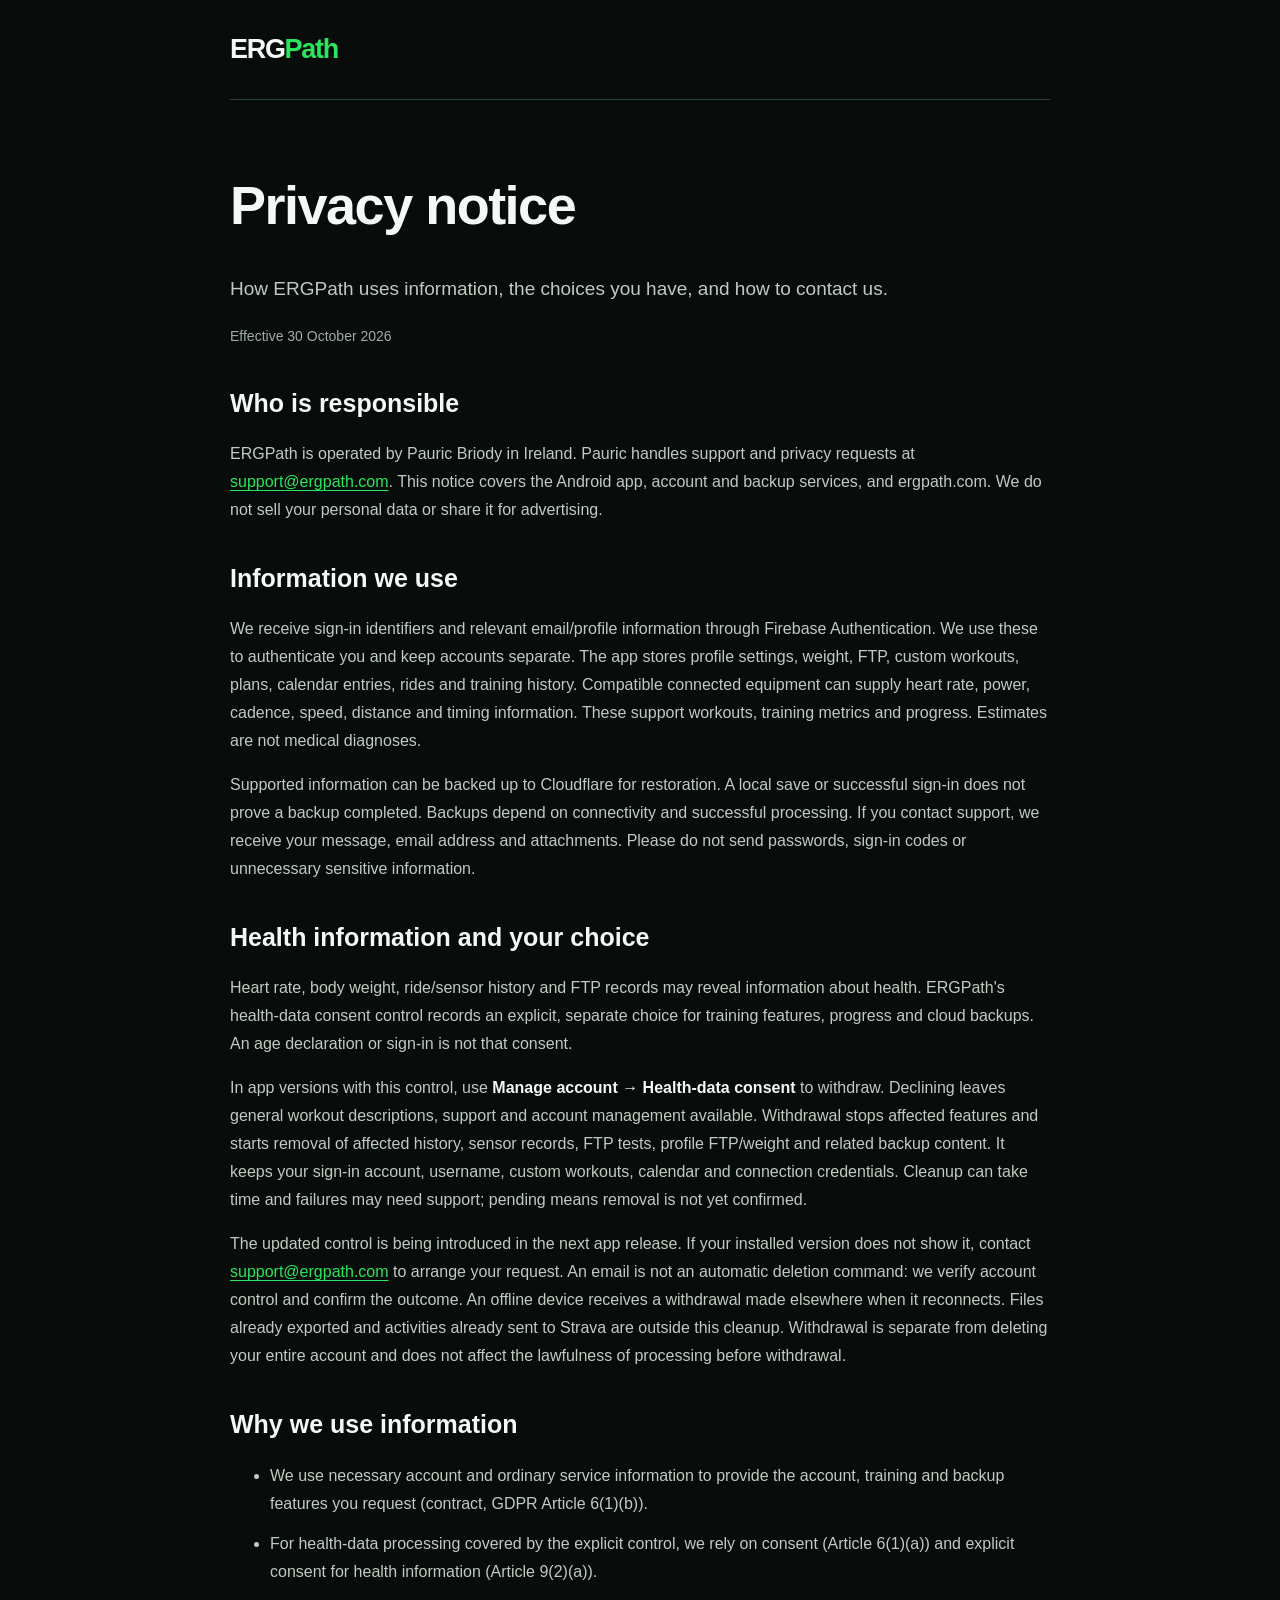
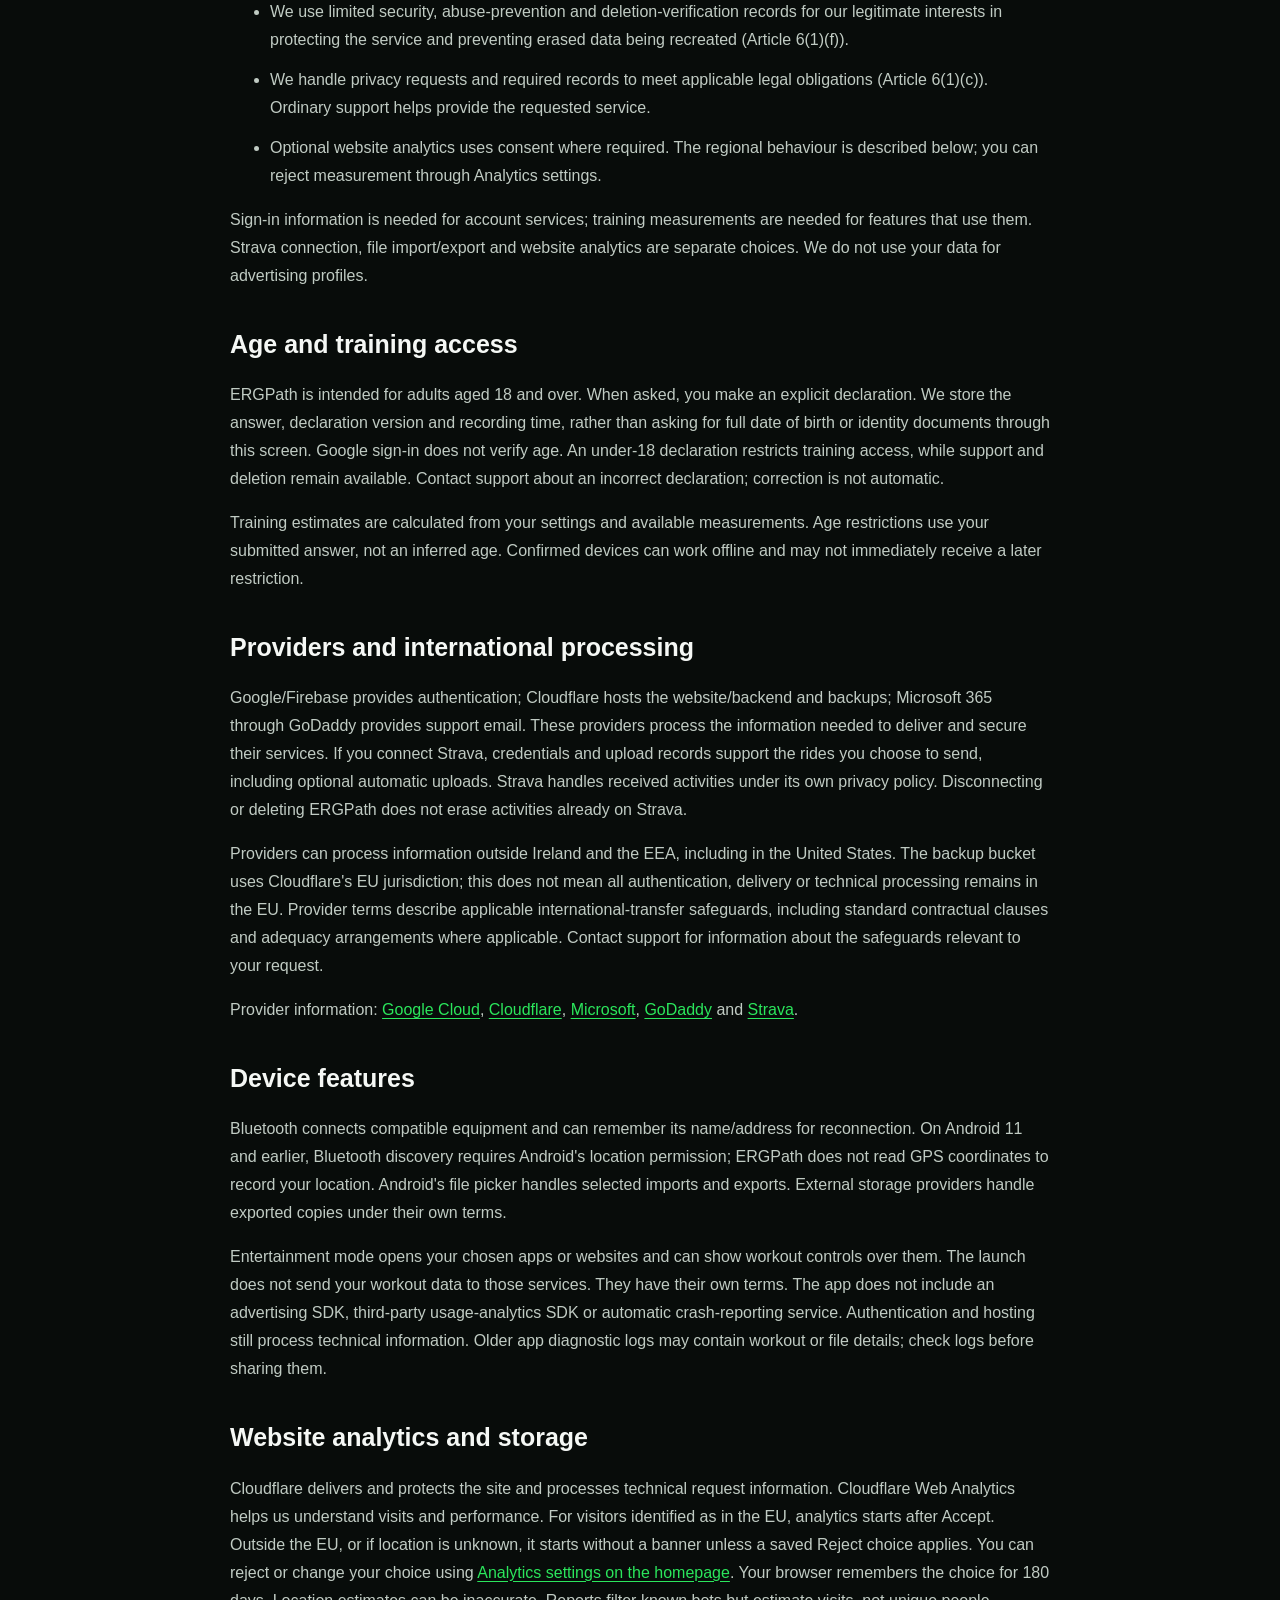
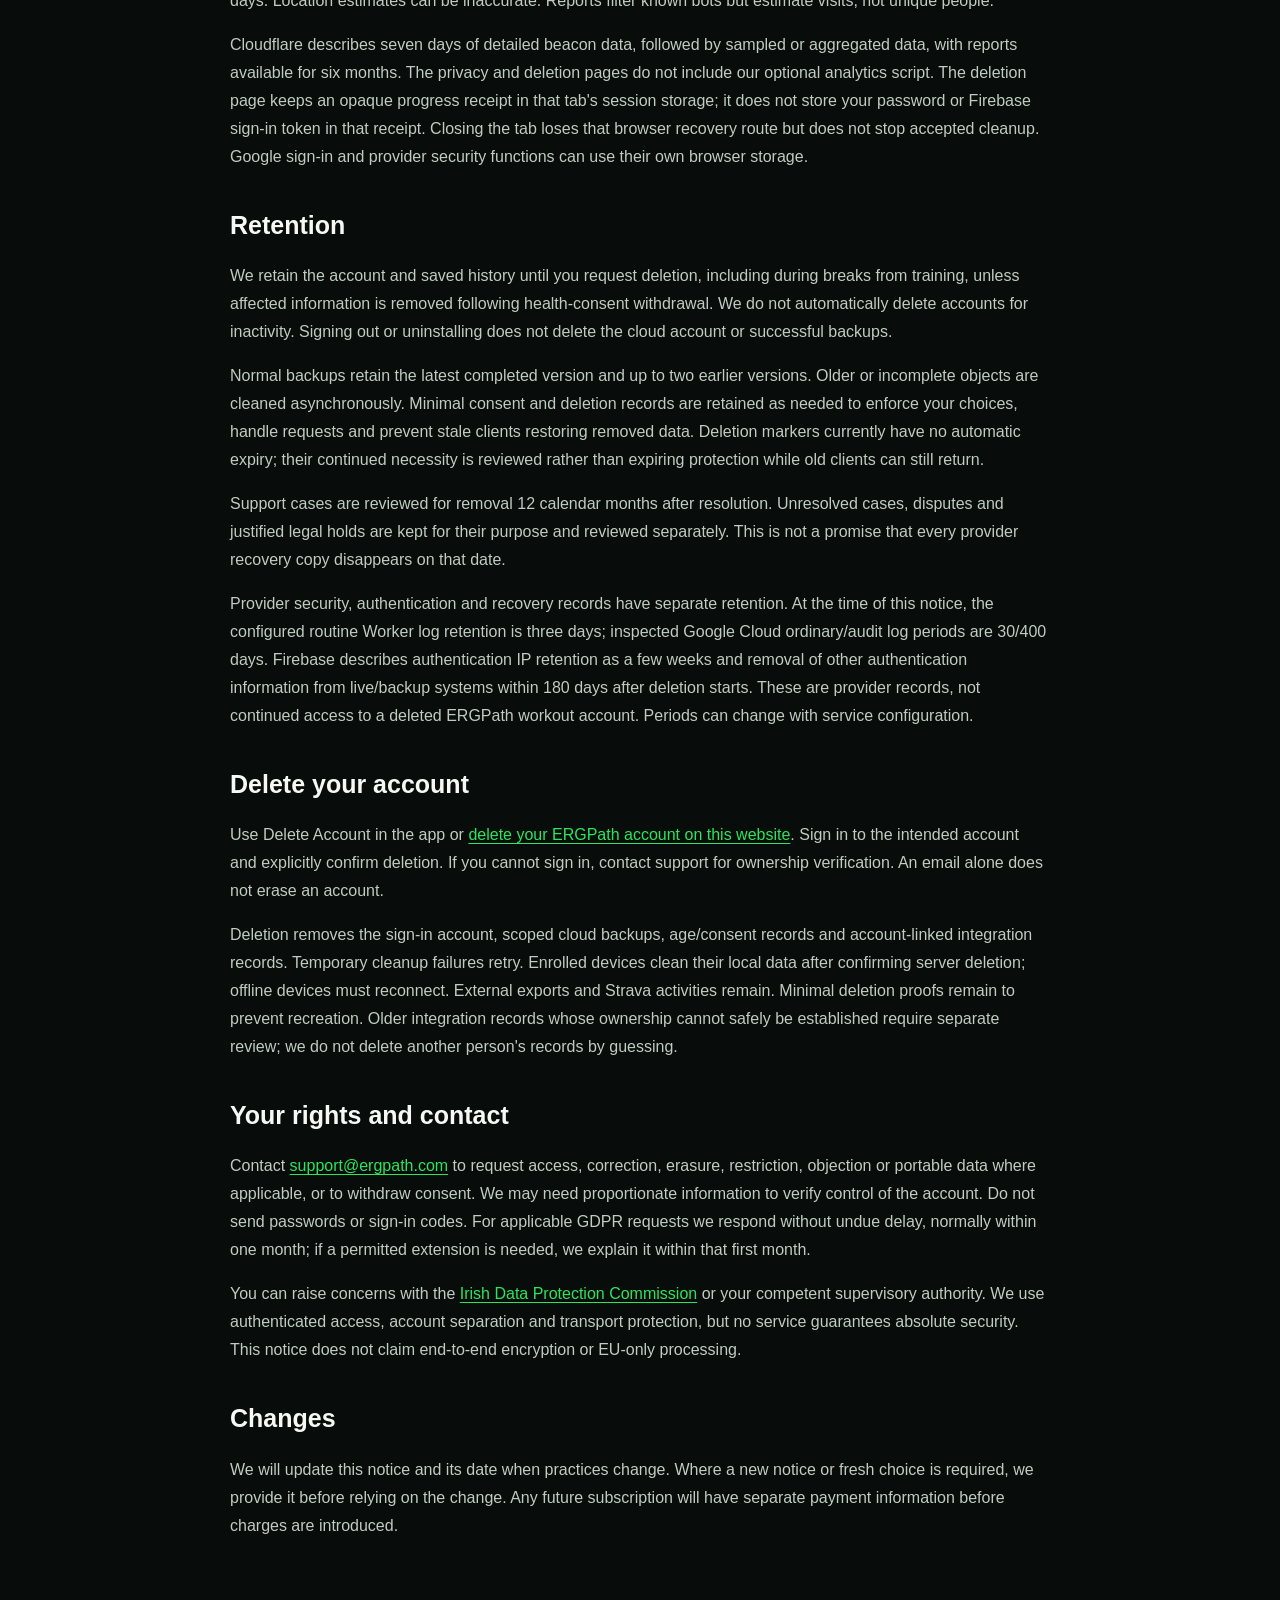
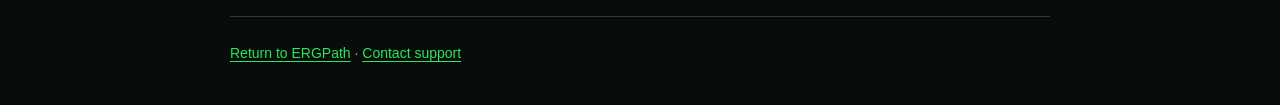
==== privacy.html @ 9ebe90c3 "Publish ERGPath privacy notice with consent rollout and account deletion information" ====
<!doctype html><html lang="en"><head><meta charset="utf-8"><meta name="viewport" content="width=device-width,initial-scale=1"><meta name="theme-color" content="#080c0a"><meta name="description" content="ERGPath privacy notice, health-data choices and account deletion."><title>Privacy notice — ERGPath</title><style>:root{color-scheme:dark}*{box-sizing:border-box}body{margin:0;background:#080c0a;color:#f5f8f5;font:16px/1.75 Arial,Helvetica,sans-serif}header,main,footer{width:min(820px,calc(100% - 40px));margin:auto}header{padding:26px 0;border-bottom:1px solid #294034}.logo{font-size:27px;font-weight:900;letter-spacing:-1.3px;color:#f5f8f5;text-decoration:none}.logo span,a{color:#2be65c}a{text-underline-offset:3px;overflow-wrap:anywhere}a:focus-visible{outline:3px solid #2be65c;outline-offset:4px}main{padding:40px 0 60px}h1{font-size:clamp(36px,7vw,54px);line-height:1.1;letter-spacing:-1.5px}h2{font-size:25px;line-height:1.3;margin-top:38px}p,li{color:#c0cbc3}.intro{font-size:19px}.date,footer{color:#a0ada4;font-size:14px}li{margin:12px 0}footer{border-top:1px solid #294034;padding:24px 0 40px}strong{color:#f5f8f5}.skip{position:absolute;top:-100px}.skip:focus{top:0;background:#080c0a;padding:12px}@media(max-width:480px){body{font-size:16px}h2{font-size:23px}main{padding-top:22px}ul{padding-left:22px}}</style></head><body><a class="skip" href="#main">Skip to privacy notice</a><header><a class="logo" href="/" aria-label="ERGPath home">ERG<span>Path</span></a></header><main id="main"><h1>Privacy notice</h1>
<p class="intro">How ERGPath uses information, the choices you have, and how to contact us.</p>
<p class="date">Effective 30 October 2026</p>
<h2>Who is responsible</h2>
<p>ERGPath is operated by Pauric Briody in Ireland. Pauric handles support and privacy requests at <a href="mailto:support@ergpath.com">support@ergpath.com</a>. This notice covers the Android app, account and backup services, and ergpath.com. We do not sell your personal data or share it for advertising.</p>
<h2>Information we use</h2>
<p>We receive sign-in identifiers and relevant email/profile information through Firebase Authentication. We use these to authenticate you and keep accounts separate. The app stores profile settings, weight, FTP, custom workouts, plans, calendar entries, rides and training history. Compatible connected equipment can supply heart rate, power, cadence, speed, distance and timing information. These support workouts, training metrics and progress. Estimates are not medical diagnoses.</p>
<p>Supported information can be backed up to Cloudflare for restoration. A local save or successful sign-in does not prove a backup completed. Backups depend on connectivity and successful processing. If you contact support, we receive your message, email address and attachments. Please do not send passwords, sign-in codes or unnecessary sensitive information.</p>
<h2>Health information and your choice</h2>
<p>Heart rate, body weight, ride/sensor history and FTP records may reveal information about health. ERGPath's health-data consent control records an explicit, separate choice for training features, progress and cloud backups. An age declaration or sign-in is not that consent.</p>
<p>In app versions with this control, use <strong>Manage account → Health-data consent</strong> to withdraw. Declining leaves general workout descriptions, support and account management available. Withdrawal stops affected features and starts removal of affected history, sensor records, FTP tests, profile FTP/weight and related backup content. It keeps your sign-in account, username, custom workouts, calendar and connection credentials. Cleanup can take time and failures may need support; pending means removal is not yet confirmed.</p>
<p>The updated control is being introduced in the next app release. If your installed version does not show it, contact <a href="mailto:support@ergpath.com">support@ergpath.com</a> to arrange your request. An email is not an automatic deletion command: we verify account control and confirm the outcome. An offline device receives a withdrawal made elsewhere when it reconnects. Files already exported and activities already sent to Strava are outside this cleanup. Withdrawal is separate from deleting your entire account and does not affect the lawfulness of processing before withdrawal.</p>
<h2>Why we use information</h2>
<ul><li>We use necessary account and ordinary service information to provide the account, training and backup features you request (contract, GDPR Article 6(1)(b)).</li><li>For health-data processing covered by the explicit control, we rely on consent (Article 6(1)(a)) and explicit consent for health information (Article 9(2)(a)).</li><li>We use limited security, abuse-prevention and deletion-verification records for our legitimate interests in protecting the service and preventing erased data being recreated (Article 6(1)(f)).</li><li>We handle privacy requests and required records to meet applicable legal obligations (Article 6(1)(c)). Ordinary support helps provide the requested service.</li><li>Optional website analytics uses consent where required. The regional behaviour is described below; you can reject measurement through Analytics settings.</li></ul>
<p>Sign-in information is needed for account services; training measurements are needed for features that use them. Strava connection, file import/export and website analytics are separate choices. We do not use your data for advertising profiles.</p>
<h2>Age and training access</h2>
<p>ERGPath is intended for adults aged 18 and over. When asked, you make an explicit declaration. We store the answer, declaration version and recording time, rather than asking for full date of birth or identity documents through this screen. Google sign-in does not verify age. An under-18 declaration restricts training access, while support and deletion remain available. Contact support about an incorrect declaration; correction is not automatic.</p>
<p>Training estimates are calculated from your settings and available measurements. Age restrictions use your submitted answer, not an inferred age. Confirmed devices can work offline and may not immediately receive a later restriction.</p>
<h2>Providers and international processing</h2>
<p>Google/Firebase provides authentication; Cloudflare hosts the website/backend and backups; Microsoft 365 through GoDaddy provides support email. These providers process the information needed to deliver and secure their services. If you connect Strava, credentials and upload records support the rides you choose to send, including optional automatic uploads. Strava handles received activities under its own privacy policy. Disconnecting or deleting ERGPath does not erase activities already on Strava.</p>
<p>Providers can process information outside Ireland and the EEA, including in the United States. The backup bucket uses Cloudflare's EU jurisdiction; this does not mean all authentication, delivery or technical processing remains in the EU. Provider terms describe applicable international-transfer safeguards, including standard contractual clauses and adequacy arrangements where applicable. Contact support for information about the safeguards relevant to your request.</p>
<p>Provider information: <a href="https://cloud.google.com/terms/data-processing-addendum">Google Cloud</a>, <a href="https://www.cloudflare.com/cloudflare-customer-dpa/">Cloudflare</a>, <a href="https://www.microsoft.com/licensing/docs/view/Microsoft-Products-and-Services-Data-Protection-Addendum-DPA">Microsoft</a>, <a href="https://www.godaddy.com/agreements/showdoc?pageid=8887">GoDaddy</a> and <a href="https://www.strava.com/legal/privacy">Strava</a>.</p>
<h2>Device features</h2>
<p>Bluetooth connects compatible equipment and can remember its name/address for reconnection. On Android 11 and earlier, Bluetooth discovery requires Android's location permission; ERGPath does not read GPS coordinates to record your location. Android's file picker handles selected imports and exports. External storage providers handle exported copies under their own terms.</p>
<p>Entertainment mode opens your chosen apps or websites and can show workout controls over them. The launch does not send your workout data to those services. They have their own terms. The app does not include an advertising SDK, third-party usage-analytics SDK or automatic crash-reporting service. Authentication and hosting still process technical information. Older app diagnostic logs may contain workout or file details; check logs before sharing them.</p>
<h2>Website analytics and storage</h2>
<p>Cloudflare delivers and protects the site and processes technical request information. Cloudflare Web Analytics helps us understand visits and performance. For visitors identified as in the EU, analytics starts after Accept. Outside the EU, or if location is unknown, it starts without a banner unless a saved Reject choice applies. You can reject or change your choice using <a href="/#analytics-settings">Analytics settings on the homepage</a>. Your browser remembers the choice for 180 days. Location estimates can be inaccurate. Reports filter known bots but estimate visits, not unique people.</p>
<p>Cloudflare describes seven days of detailed beacon data, followed by sampled or aggregated data, with reports available for six months. The privacy and deletion pages do not include our optional analytics script. The deletion page keeps an opaque progress receipt in that tab's session storage; it does not store your password or Firebase sign-in token in that receipt. Closing the tab loses that browser recovery route but does not stop accepted cleanup. Google sign-in and provider security functions can use their own browser storage.</p>
<h2>Retention</h2>
<p>We retain the account and saved history until you request deletion, including during breaks from training, unless affected information is removed following health-consent withdrawal. We do not automatically delete accounts for inactivity. Signing out or uninstalling does not delete the cloud account or successful backups.</p>
<p>Normal backups retain the latest completed version and up to two earlier versions. Older or incomplete objects are cleaned asynchronously. Minimal consent and deletion records are retained as needed to enforce your choices, handle requests and prevent stale clients restoring removed data. Deletion markers currently have no automatic expiry; their continued necessity is reviewed rather than expiring protection while old clients can still return.</p>
<p>Support cases are reviewed for removal 12 calendar months after resolution. Unresolved cases, disputes and justified legal holds are kept for their purpose and reviewed separately. This is not a promise that every provider recovery copy disappears on that date.</p>
<p>Provider security, authentication and recovery records have separate retention. At the time of this notice, the configured routine Worker log retention is three days; inspected Google Cloud ordinary/audit log periods are 30/400 days. Firebase describes authentication IP retention as a few weeks and removal of other authentication information from live/backup systems within 180 days after deletion starts. These are provider records, not continued access to a deleted ERGPath workout account. Periods can change with service configuration.</p>
<h2>Delete your account</h2>
<p>Use Delete Account in the app or <a href="/delete-account">delete your ERGPath account on this website</a>. Sign in to the intended account and explicitly confirm deletion. If you cannot sign in, contact support for ownership verification. An email alone does not erase an account.</p>
<p>Deletion removes the sign-in account, scoped cloud backups, age/consent records and account-linked integration records. Temporary cleanup failures retry. Enrolled devices clean their local data after confirming server deletion; offline devices must reconnect. External exports and Strava activities remain. Minimal deletion proofs remain to prevent recreation. Older integration records whose ownership cannot safely be established require separate review; we do not delete another person's records by guessing.</p>
<h2>Your rights and contact</h2>
<p>Contact <a href="mailto:support@ergpath.com">support@ergpath.com</a> to request access, correction, erasure, restriction, objection or portable data where applicable, or to withdraw consent. We may need proportionate information to verify control of the account. Do not send passwords or sign-in codes. For applicable GDPR requests we respond without undue delay, normally within one month; if a permitted extension is needed, we explain it within that first month.</p>
<p>You can raise concerns with the <a href="https://www.dataprotection.ie/en/individuals/exercising-your-rights/raising-concern-commission">Irish Data Protection Commission</a> or your competent supervisory authority. We use authenticated access, account separation and transport protection, but no service guarantees absolute security. This notice does not claim end-to-end encryption or EU-only processing.</p>
<h2>Changes</h2><p>We will update this notice and its date when practices change. Where a new notice or fresh choice is required, we provide it before relying on the change. Any future subscription will have separate payment information before charges are introduced.</p></main><footer><a href="/">Return to ERGPath</a> · <a href="mailto:support@ergpath.com">Contact support</a></footer></body></html>
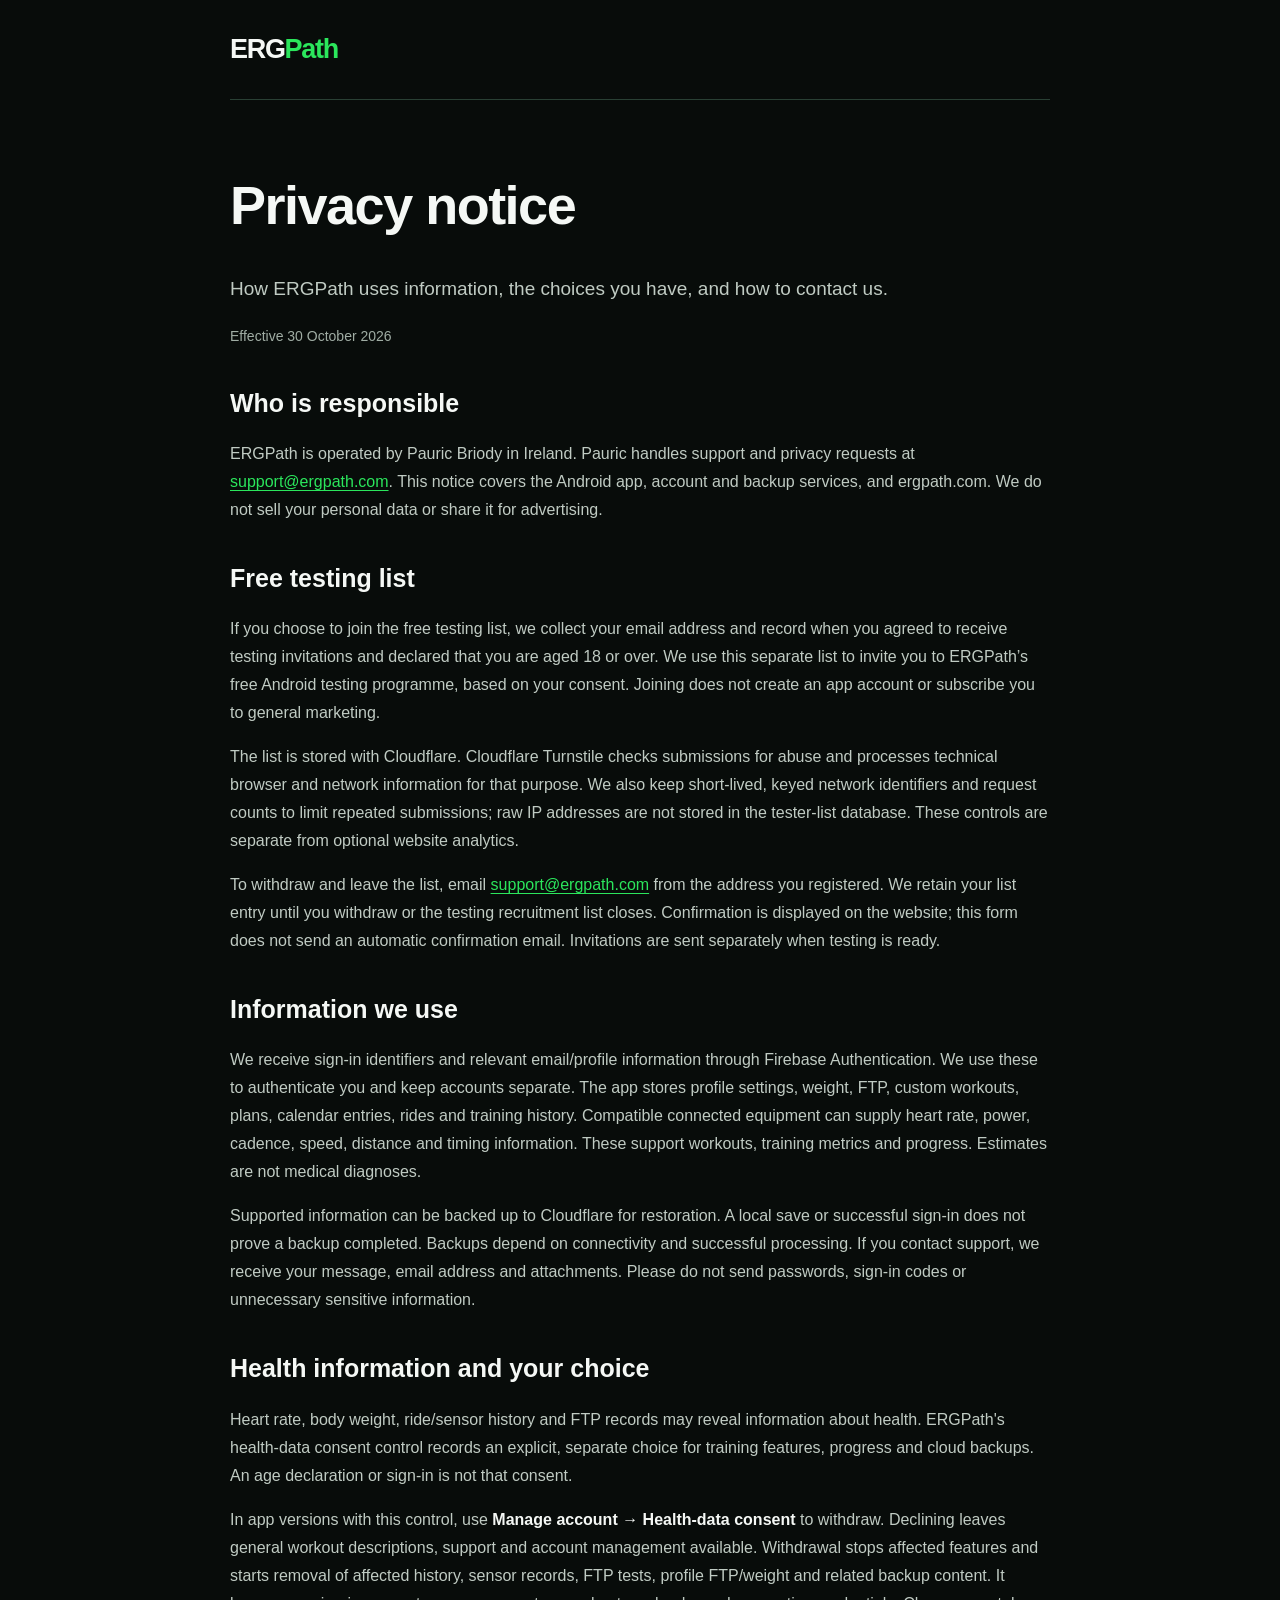
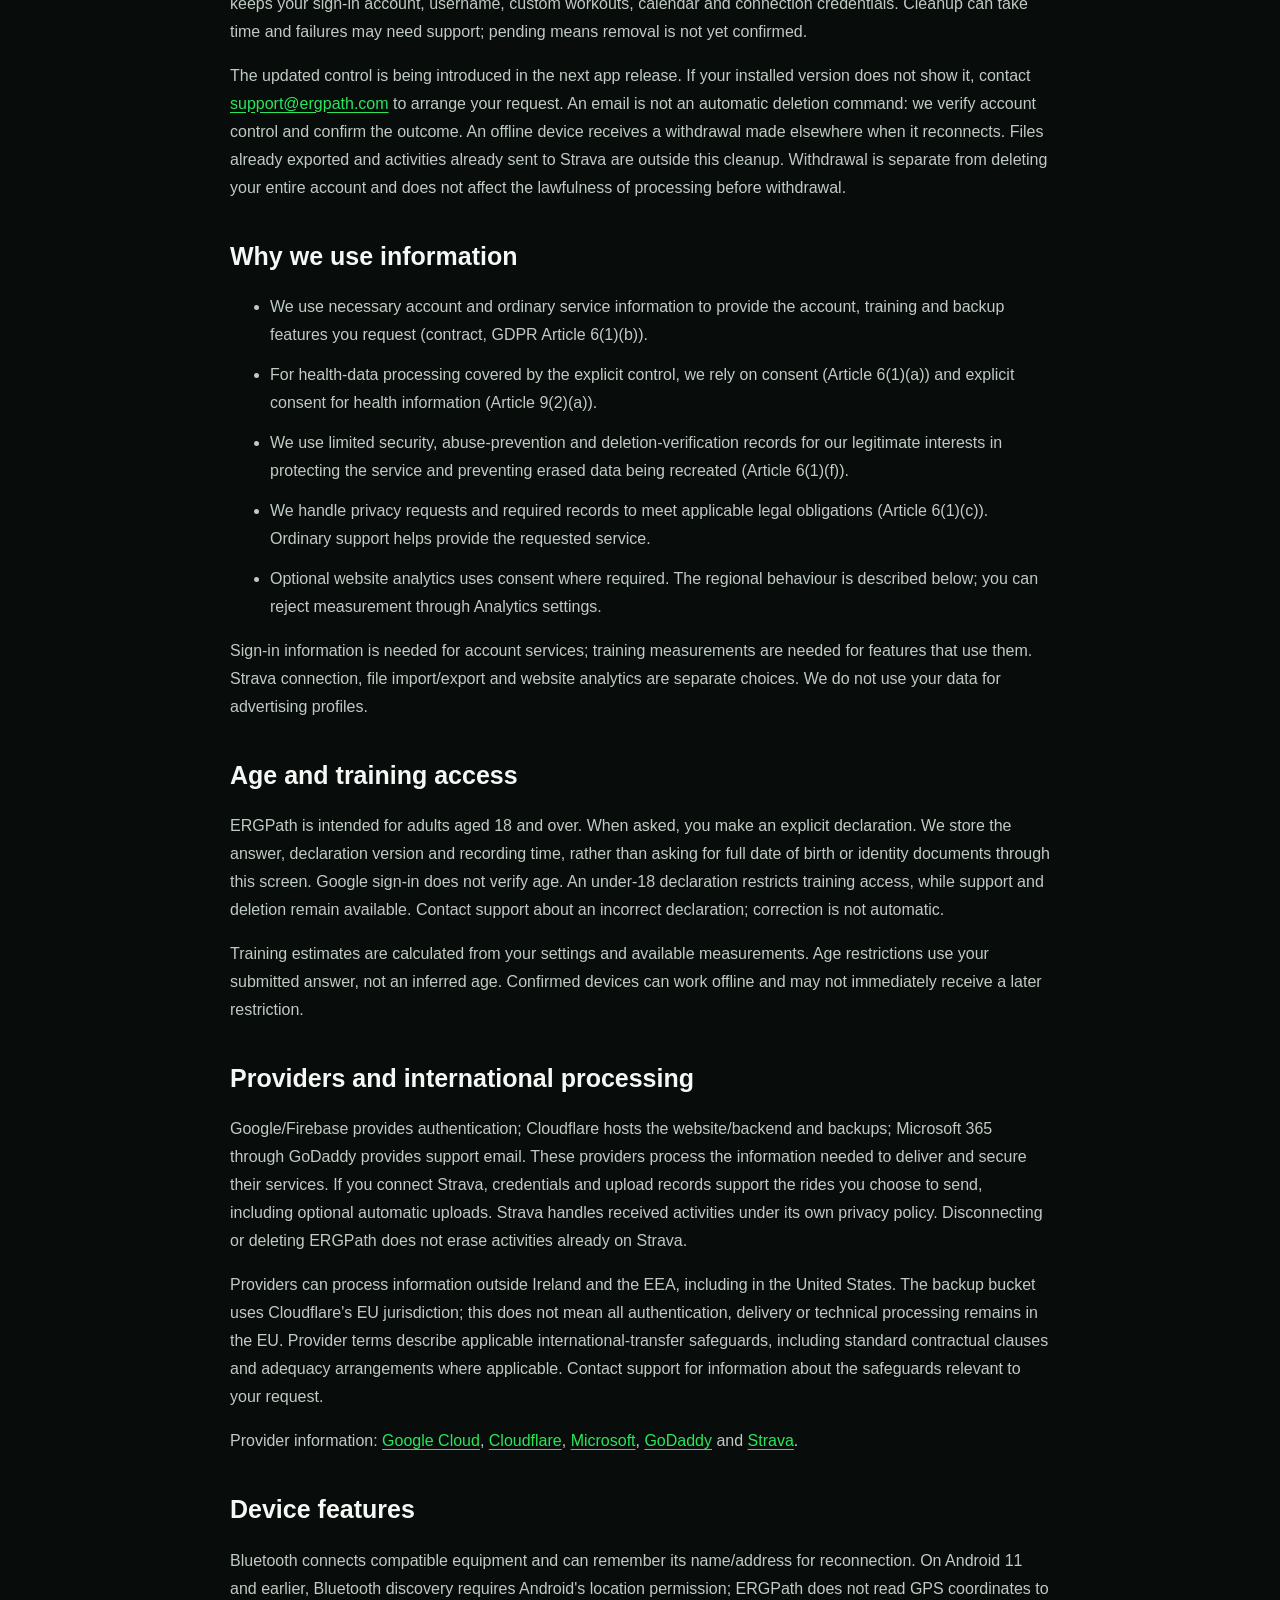
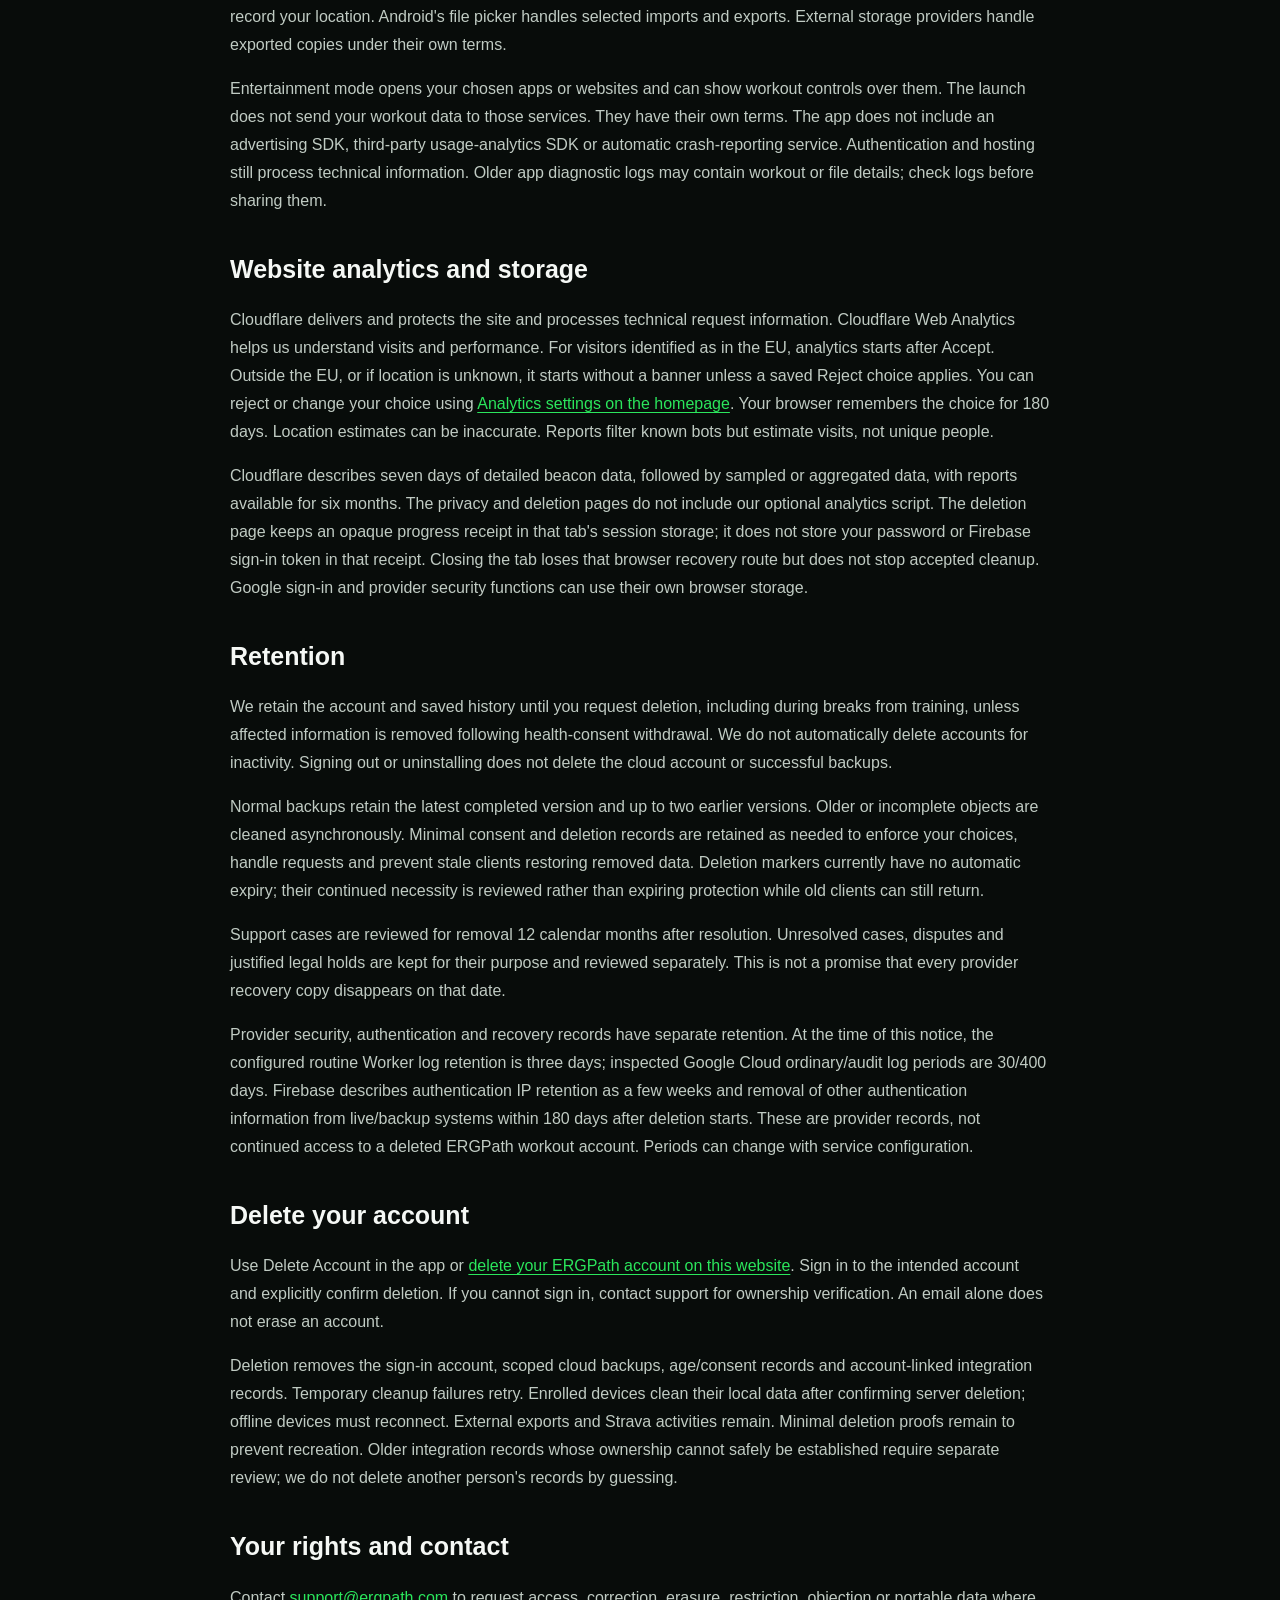
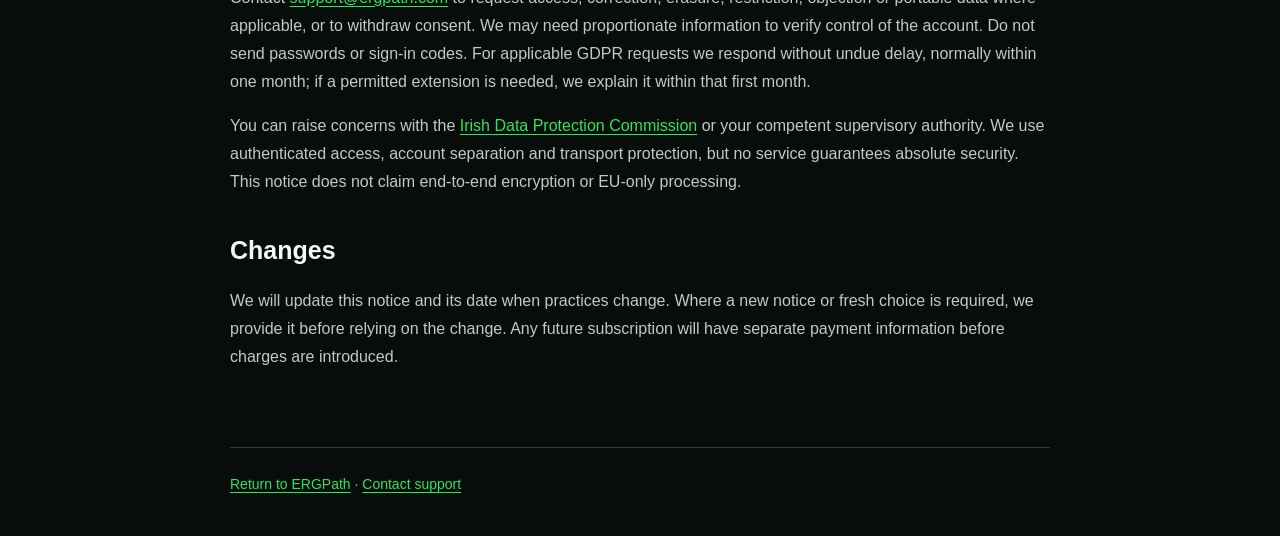
==== commit 24795077: "Add consent-based tester signup with Turnstile and isolated D1 storage" ====
--- a/privacy.html
+++ b/privacy.html
@@ -3,7 +3,7 @@
 <p class="date">Effective 30 October 2026</p>
 <h2>Who is responsible</h2>
 <p>ERGPath is operated by Pauric Briody in Ireland. Pauric handles support and privacy requests at <a href="mailto:support@ergpath.com">support@ergpath.com</a>. This notice covers the Android app, account and backup services, and ergpath.com. We do not sell your personal data or share it for advertising.</p>
-<h2>Information we use</h2>
+<h2 id="testing-list">Free testing list</h2><p>If you choose to join the free testing list, we collect your email address and record when you agreed to receive testing invitations and declared that you are aged 18 or over. We use this separate list to invite you to ERGPath’s free Android testing programme, based on your consent. Joining does not create an app account or subscribe you to general marketing.</p><p>The list is stored with Cloudflare. Cloudflare Turnstile checks submissions for abuse and processes technical browser and network information for that purpose. We also keep short-lived, keyed network identifiers and request counts to limit repeated submissions; raw IP addresses are not stored in the tester-list database. These controls are separate from optional website analytics.</p><p>To withdraw and leave the list, email <a href="mailto:support@ergpath.com?subject=Leave%20the%20testing%20list">support@ergpath.com</a> from the address you registered. We retain your list entry until you withdraw or the testing recruitment list closes. Confirmation is displayed on the website; this form does not send an automatic confirmation email. Invitations are sent separately when testing is ready.</p><h2>Information we use</h2>
 <p>We receive sign-in identifiers and relevant email/profile information through Firebase Authentication. We use these to authenticate you and keep accounts separate. The app stores profile settings, weight, FTP, custom workouts, plans, calendar entries, rides and training history. Compatible connected equipment can supply heart rate, power, cadence, speed, distance and timing information. These support workouts, training metrics and progress. Estimates are not medical diagnoses.</p>
 <p>Supported information can be backed up to Cloudflare for restoration. A local save or successful sign-in does not prove a backup completed. Backups depend on connectivity and successful processing. If you contact support, we receive your message, email address and attachments. Please do not send passwords, sign-in codes or unnecessary sensitive information.</p>
 <h2>Health information and your choice</h2>
@@ -37,4 +37,4 @@
 <h2>Your rights and contact</h2>
 <p>Contact <a href="mailto:support@ergpath.com">support@ergpath.com</a> to request access, correction, erasure, restriction, objection or portable data where applicable, or to withdraw consent. We may need proportionate information to verify control of the account. Do not send passwords or sign-in codes. For applicable GDPR requests we respond without undue delay, normally within one month; if a permitted extension is needed, we explain it within that first month.</p>
 <p>You can raise concerns with the <a href="https://www.dataprotection.ie/en/individuals/exercising-your-rights/raising-concern-commission">Irish Data Protection Commission</a> or your competent supervisory authority. We use authenticated access, account separation and transport protection, but no service guarantees absolute security. This notice does not claim end-to-end encryption or EU-only processing.</p>
-<h2>Changes</h2><p>We will update this notice and its date when practices change. Where a new notice or fresh choice is required, we provide it before relying on the change. Any future subscription will have separate payment information before charges are introduced.</p></main><footer><a href="/">Return to ERGPath</a> · <a href="mailto:support@ergpath.com">Contact support</a></footer></body></html>+<h2>Changes</h2><p>We will update this notice and its date when practices change. Where a new notice or fresh choice is required, we provide it before relying on the change. Any future subscription will have separate payment information before charges are introduced.</p></main><footer><a href="/">Return to ERGPath</a> · <a href="mailto:support@ergpath.com">Contact support</a></footer></body></html>
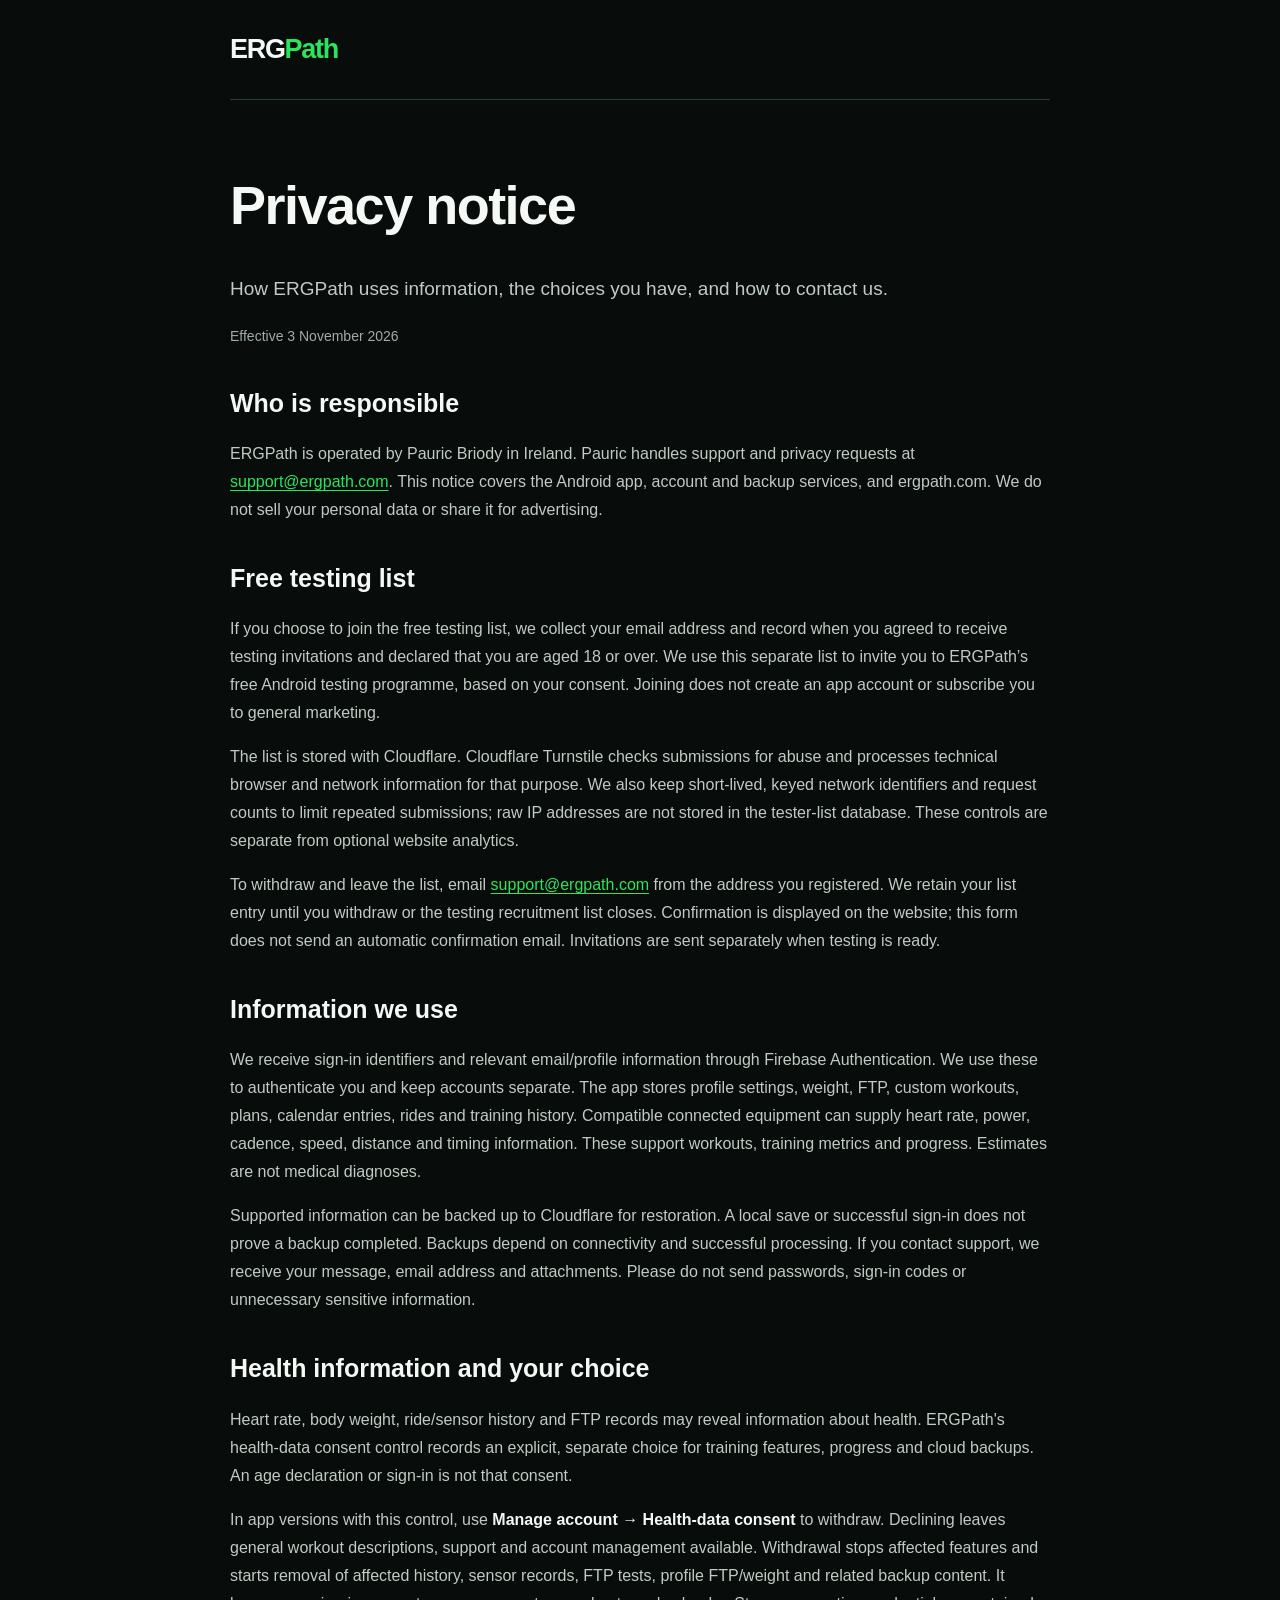
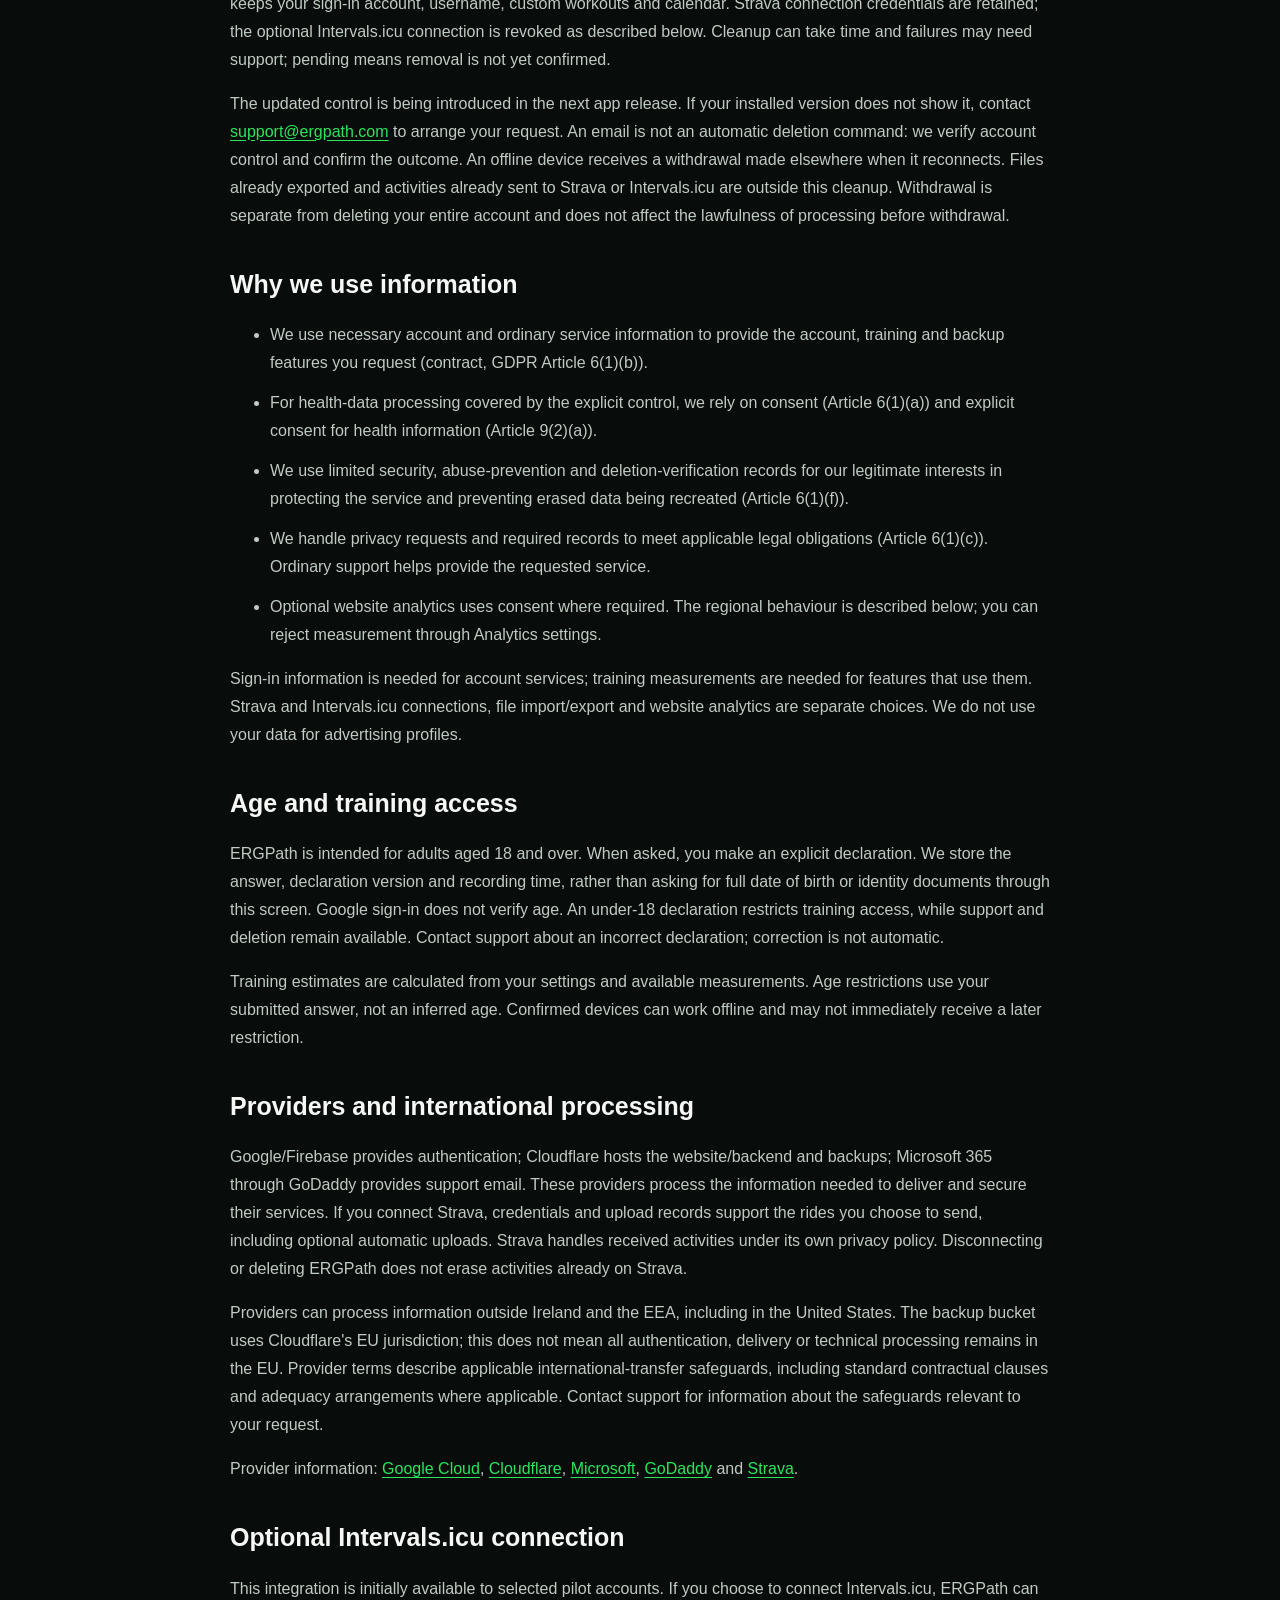
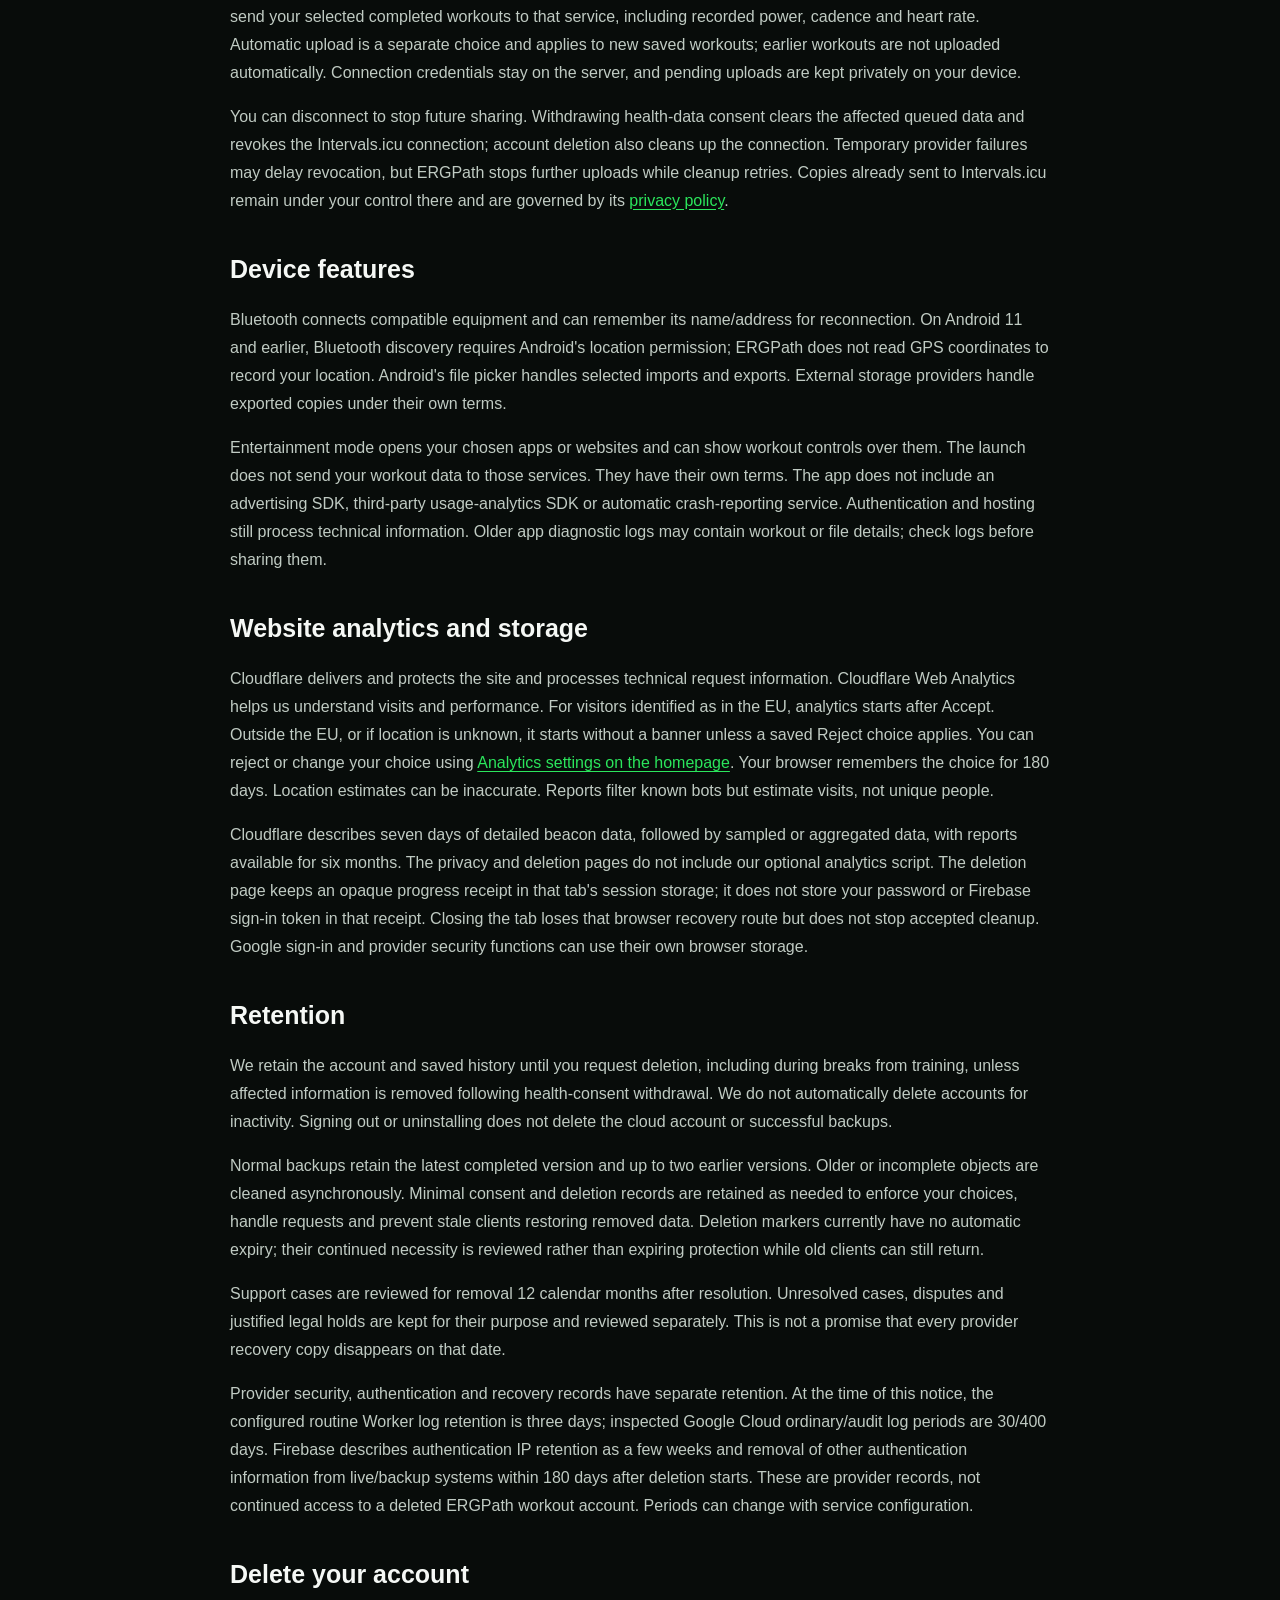
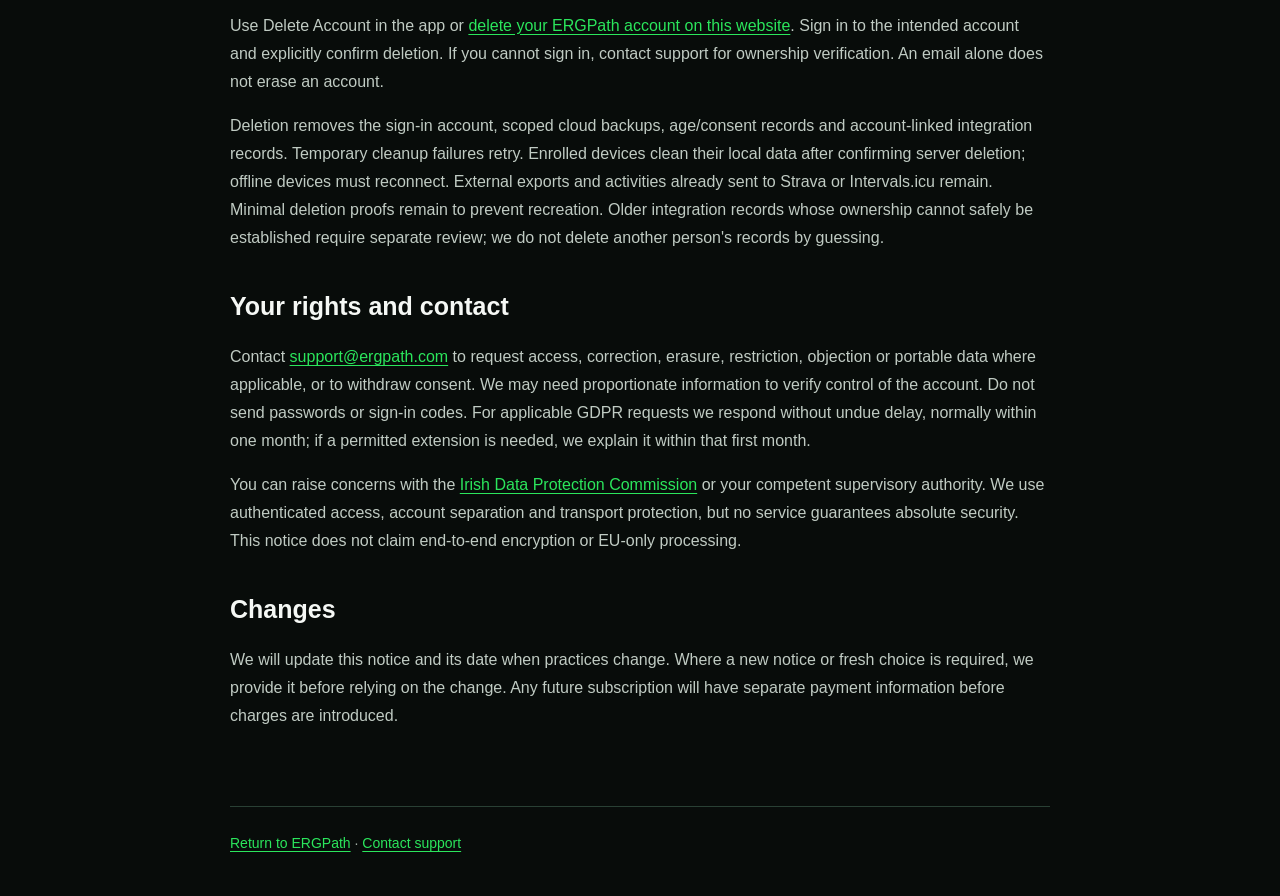
==== commit f65d2d58: "Explain optional Intervals.icu pilot sharing and cleanup" ====
--- a/privacy.html
+++ b/privacy.html
@@ -1,6 +1,6 @@
 <!doctype html><html lang="en"><head><meta charset="utf-8"><meta name="viewport" content="width=device-width,initial-scale=1"><meta name="theme-color" content="#080c0a"><meta name="description" content="ERGPath privacy notice, health-data choices and account deletion."><title>Privacy notice — ERGPath</title><style>:root{color-scheme:dark}*{box-sizing:border-box}body{margin:0;background:#080c0a;color:#f5f8f5;font:16px/1.75 Arial,Helvetica,sans-serif}header,main,footer{width:min(820px,calc(100% - 40px));margin:auto}header{padding:26px 0;border-bottom:1px solid #294034}.logo{font-size:27px;font-weight:900;letter-spacing:-1.3px;color:#f5f8f5;text-decoration:none}.logo span,a{color:#2be65c}a{text-underline-offset:3px;overflow-wrap:anywhere}a:focus-visible{outline:3px solid #2be65c;outline-offset:4px}main{padding:40px 0 60px}h1{font-size:clamp(36px,7vw,54px);line-height:1.1;letter-spacing:-1.5px}h2{font-size:25px;line-height:1.3;margin-top:38px}p,li{color:#c0cbc3}.intro{font-size:19px}.date,footer{color:#a0ada4;font-size:14px}li{margin:12px 0}footer{border-top:1px solid #294034;padding:24px 0 40px}strong{color:#f5f8f5}.skip{position:absolute;top:-100px}.skip:focus{top:0;background:#080c0a;padding:12px}@media(max-width:480px){body{font-size:16px}h2{font-size:23px}main{padding-top:22px}ul{padding-left:22px}}</style></head><body><a class="skip" href="#main">Skip to privacy notice</a><header><a class="logo" href="/" aria-label="ERGPath home">ERG<span>Path</span></a></header><main id="main"><h1>Privacy notice</h1>
 <p class="intro">How ERGPath uses information, the choices you have, and how to contact us.</p>
-<p class="date">Effective 30 October 2026</p>
+<p class="date">Effective 3 November 2026</p>
 <h2>Who is responsible</h2>
 <p>ERGPath is operated by Pauric Briody in Ireland. Pauric handles support and privacy requests at <a href="mailto:support@ergpath.com">support@ergpath.com</a>. This notice covers the Android app, account and backup services, and ergpath.com. We do not sell your personal data or share it for advertising.</p>
 <h2 id="testing-list">Free testing list</h2><p>If you choose to join the free testing list, we collect your email address and record when you agreed to receive testing invitations and declared that you are aged 18 or over. We use this separate list to invite you to ERGPath’s free Android testing programme, based on your consent. Joining does not create an app account or subscribe you to general marketing.</p><p>The list is stored with Cloudflare. Cloudflare Turnstile checks submissions for abuse and processes technical browser and network information for that purpose. We also keep short-lived, keyed network identifiers and request counts to limit repeated submissions; raw IP addresses are not stored in the tester-list database. These controls are separate from optional website analytics.</p><p>To withdraw and leave the list, email <a href="mailto:support@ergpath.com?subject=Leave%20the%20testing%20list">support@ergpath.com</a> from the address you registered. We retain your list entry until you withdraw or the testing recruitment list closes. Confirmation is displayed on the website; this form does not send an automatic confirmation email. Invitations are sent separately when testing is ready.</p><h2>Information we use</h2>
@@ -8,11 +8,11 @@
 <p>Supported information can be backed up to Cloudflare for restoration. A local save or successful sign-in does not prove a backup completed. Backups depend on connectivity and successful processing. If you contact support, we receive your message, email address and attachments. Please do not send passwords, sign-in codes or unnecessary sensitive information.</p>
 <h2>Health information and your choice</h2>
 <p>Heart rate, body weight, ride/sensor history and FTP records may reveal information about health. ERGPath's health-data consent control records an explicit, separate choice for training features, progress and cloud backups. An age declaration or sign-in is not that consent.</p>
-<p>In app versions with this control, use <strong>Manage account → Health-data consent</strong> to withdraw. Declining leaves general workout descriptions, support and account management available. Withdrawal stops affected features and starts removal of affected history, sensor records, FTP tests, profile FTP/weight and related backup content. It keeps your sign-in account, username, custom workouts, calendar and connection credentials. Cleanup can take time and failures may need support; pending means removal is not yet confirmed.</p>
-<p>The updated control is being introduced in the next app release. If your installed version does not show it, contact <a href="mailto:support@ergpath.com">support@ergpath.com</a> to arrange your request. An email is not an automatic deletion command: we verify account control and confirm the outcome. An offline device receives a withdrawal made elsewhere when it reconnects. Files already exported and activities already sent to Strava are outside this cleanup. Withdrawal is separate from deleting your entire account and does not affect the lawfulness of processing before withdrawal.</p>
+<p>In app versions with this control, use <strong>Manage account → Health-data consent</strong> to withdraw. Declining leaves general workout descriptions, support and account management available. Withdrawal stops affected features and starts removal of affected history, sensor records, FTP tests, profile FTP/weight and related backup content. It keeps your sign-in account, username, custom workouts and calendar. Strava connection credentials are retained; the optional Intervals.icu connection is revoked as described below. Cleanup can take time and failures may need support; pending means removal is not yet confirmed.</p>
+<p>The updated control is being introduced in the next app release. If your installed version does not show it, contact <a href="mailto:support@ergpath.com">support@ergpath.com</a> to arrange your request. An email is not an automatic deletion command: we verify account control and confirm the outcome. An offline device receives a withdrawal made elsewhere when it reconnects. Files already exported and activities already sent to Strava or Intervals.icu are outside this cleanup. Withdrawal is separate from deleting your entire account and does not affect the lawfulness of processing before withdrawal.</p>
 <h2>Why we use information</h2>
 <ul><li>We use necessary account and ordinary service information to provide the account, training and backup features you request (contract, GDPR Article 6(1)(b)).</li><li>For health-data processing covered by the explicit control, we rely on consent (Article 6(1)(a)) and explicit consent for health information (Article 9(2)(a)).</li><li>We use limited security, abuse-prevention and deletion-verification records for our legitimate interests in protecting the service and preventing erased data being recreated (Article 6(1)(f)).</li><li>We handle privacy requests and required records to meet applicable legal obligations (Article 6(1)(c)). Ordinary support helps provide the requested service.</li><li>Optional website analytics uses consent where required. The regional behaviour is described below; you can reject measurement through Analytics settings.</li></ul>
-<p>Sign-in information is needed for account services; training measurements are needed for features that use them. Strava connection, file import/export and website analytics are separate choices. We do not use your data for advertising profiles.</p>
+<p>Sign-in information is needed for account services; training measurements are needed for features that use them. Strava and Intervals.icu connections, file import/export and website analytics are separate choices. We do not use your data for advertising profiles.</p>
 <h2>Age and training access</h2>
 <p>ERGPath is intended for adults aged 18 and over. When asked, you make an explicit declaration. We store the answer, declaration version and recording time, rather than asking for full date of birth or identity documents through this screen. Google sign-in does not verify age. An under-18 declaration restricts training access, while support and deletion remain available. Contact support about an incorrect declaration; correction is not automatic.</p>
 <p>Training estimates are calculated from your settings and available measurements. Age restrictions use your submitted answer, not an inferred age. Confirmed devices can work offline and may not immediately receive a later restriction.</p>
@@ -20,6 +20,9 @@
 <p>Google/Firebase provides authentication; Cloudflare hosts the website/backend and backups; Microsoft 365 through GoDaddy provides support email. These providers process the information needed to deliver and secure their services. If you connect Strava, credentials and upload records support the rides you choose to send, including optional automatic uploads. Strava handles received activities under its own privacy policy. Disconnecting or deleting ERGPath does not erase activities already on Strava.</p>
 <p>Providers can process information outside Ireland and the EEA, including in the United States. The backup bucket uses Cloudflare's EU jurisdiction; this does not mean all authentication, delivery or technical processing remains in the EU. Provider terms describe applicable international-transfer safeguards, including standard contractual clauses and adequacy arrangements where applicable. Contact support for information about the safeguards relevant to your request.</p>
 <p>Provider information: <a href="https://cloud.google.com/terms/data-processing-addendum">Google Cloud</a>, <a href="https://www.cloudflare.com/cloudflare-customer-dpa/">Cloudflare</a>, <a href="https://www.microsoft.com/licensing/docs/view/Microsoft-Products-and-Services-Data-Protection-Addendum-DPA">Microsoft</a>, <a href="https://www.godaddy.com/agreements/showdoc?pageid=8887">GoDaddy</a> and <a href="https://www.strava.com/legal/privacy">Strava</a>.</p>
+<h2>Optional Intervals.icu connection</h2>
+<p>This integration is initially available to selected pilot accounts. If you choose to connect Intervals.icu, ERGPath can send your selected completed workouts to that service, including recorded power, cadence and heart rate. Automatic upload is a separate choice and applies to new saved workouts; earlier workouts are not uploaded automatically. Connection credentials stay on the server, and pending uploads are kept privately on your device.</p>
+<p>You can disconnect to stop future sharing. Withdrawing health-data consent clears the affected queued data and revokes the Intervals.icu connection; account deletion also cleans up the connection. Temporary provider failures may delay revocation, but ERGPath stops further uploads while cleanup retries. Copies already sent to Intervals.icu remain under your control there and are governed by its <a href="https://www.intervals.icu/privacy-policy/">privacy policy</a>.</p>
 <h2>Device features</h2>
 <p>Bluetooth connects compatible equipment and can remember its name/address for reconnection. On Android 11 and earlier, Bluetooth discovery requires Android's location permission; ERGPath does not read GPS coordinates to record your location. Android's file picker handles selected imports and exports. External storage providers handle exported copies under their own terms.</p>
 <p>Entertainment mode opens your chosen apps or websites and can show workout controls over them. The launch does not send your workout data to those services. They have their own terms. The app does not include an advertising SDK, third-party usage-analytics SDK or automatic crash-reporting service. Authentication and hosting still process technical information. Older app diagnostic logs may contain workout or file details; check logs before sharing them.</p>
@@ -33,7 +36,7 @@
 <p>Provider security, authentication and recovery records have separate retention. At the time of this notice, the configured routine Worker log retention is three days; inspected Google Cloud ordinary/audit log periods are 30/400 days. Firebase describes authentication IP retention as a few weeks and removal of other authentication information from live/backup systems within 180 days after deletion starts. These are provider records, not continued access to a deleted ERGPath workout account. Periods can change with service configuration.</p>
 <h2>Delete your account</h2>
 <p>Use Delete Account in the app or <a href="/delete-account">delete your ERGPath account on this website</a>. Sign in to the intended account and explicitly confirm deletion. If you cannot sign in, contact support for ownership verification. An email alone does not erase an account.</p>
-<p>Deletion removes the sign-in account, scoped cloud backups, age/consent records and account-linked integration records. Temporary cleanup failures retry. Enrolled devices clean their local data after confirming server deletion; offline devices must reconnect. External exports and Strava activities remain. Minimal deletion proofs remain to prevent recreation. Older integration records whose ownership cannot safely be established require separate review; we do not delete another person's records by guessing.</p>
+<p>Deletion removes the sign-in account, scoped cloud backups, age/consent records and account-linked integration records. Temporary cleanup failures retry. Enrolled devices clean their local data after confirming server deletion; offline devices must reconnect. External exports and activities already sent to Strava or Intervals.icu remain. Minimal deletion proofs remain to prevent recreation. Older integration records whose ownership cannot safely be established require separate review; we do not delete another person's records by guessing.</p>
 <h2>Your rights and contact</h2>
 <p>Contact <a href="mailto:support@ergpath.com">support@ergpath.com</a> to request access, correction, erasure, restriction, objection or portable data where applicable, or to withdraw consent. We may need proportionate information to verify control of the account. Do not send passwords or sign-in codes. For applicable GDPR requests we respond without undue delay, normally within one month; if a permitted extension is needed, we explain it within that first month.</p>
 <p>You can raise concerns with the <a href="https://www.dataprotection.ie/en/individuals/exercising-your-rights/raising-concern-commission">Irish Data Protection Commission</a> or your competent supervisory authority. We use authenticated access, account separation and transport protection, but no service guarantees absolute security. This notice does not claim end-to-end encryption or EU-only processing.</p>
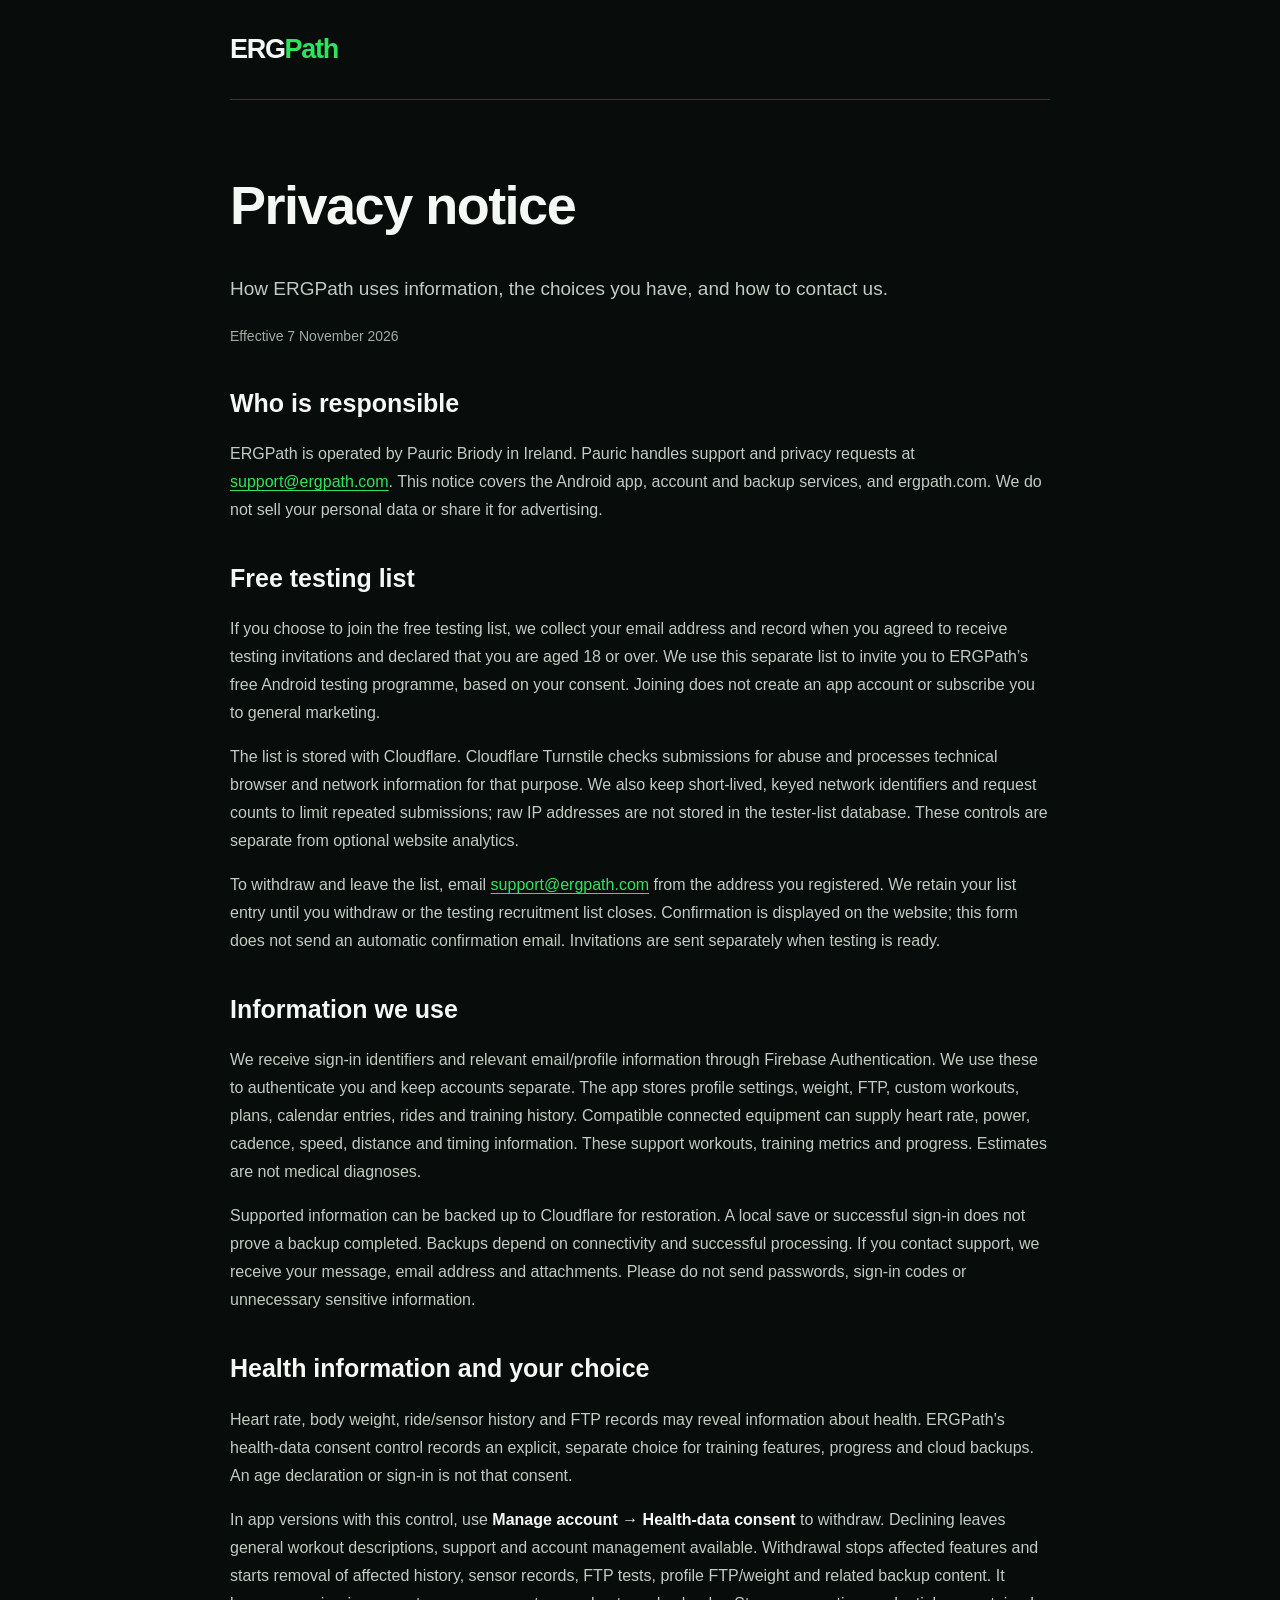
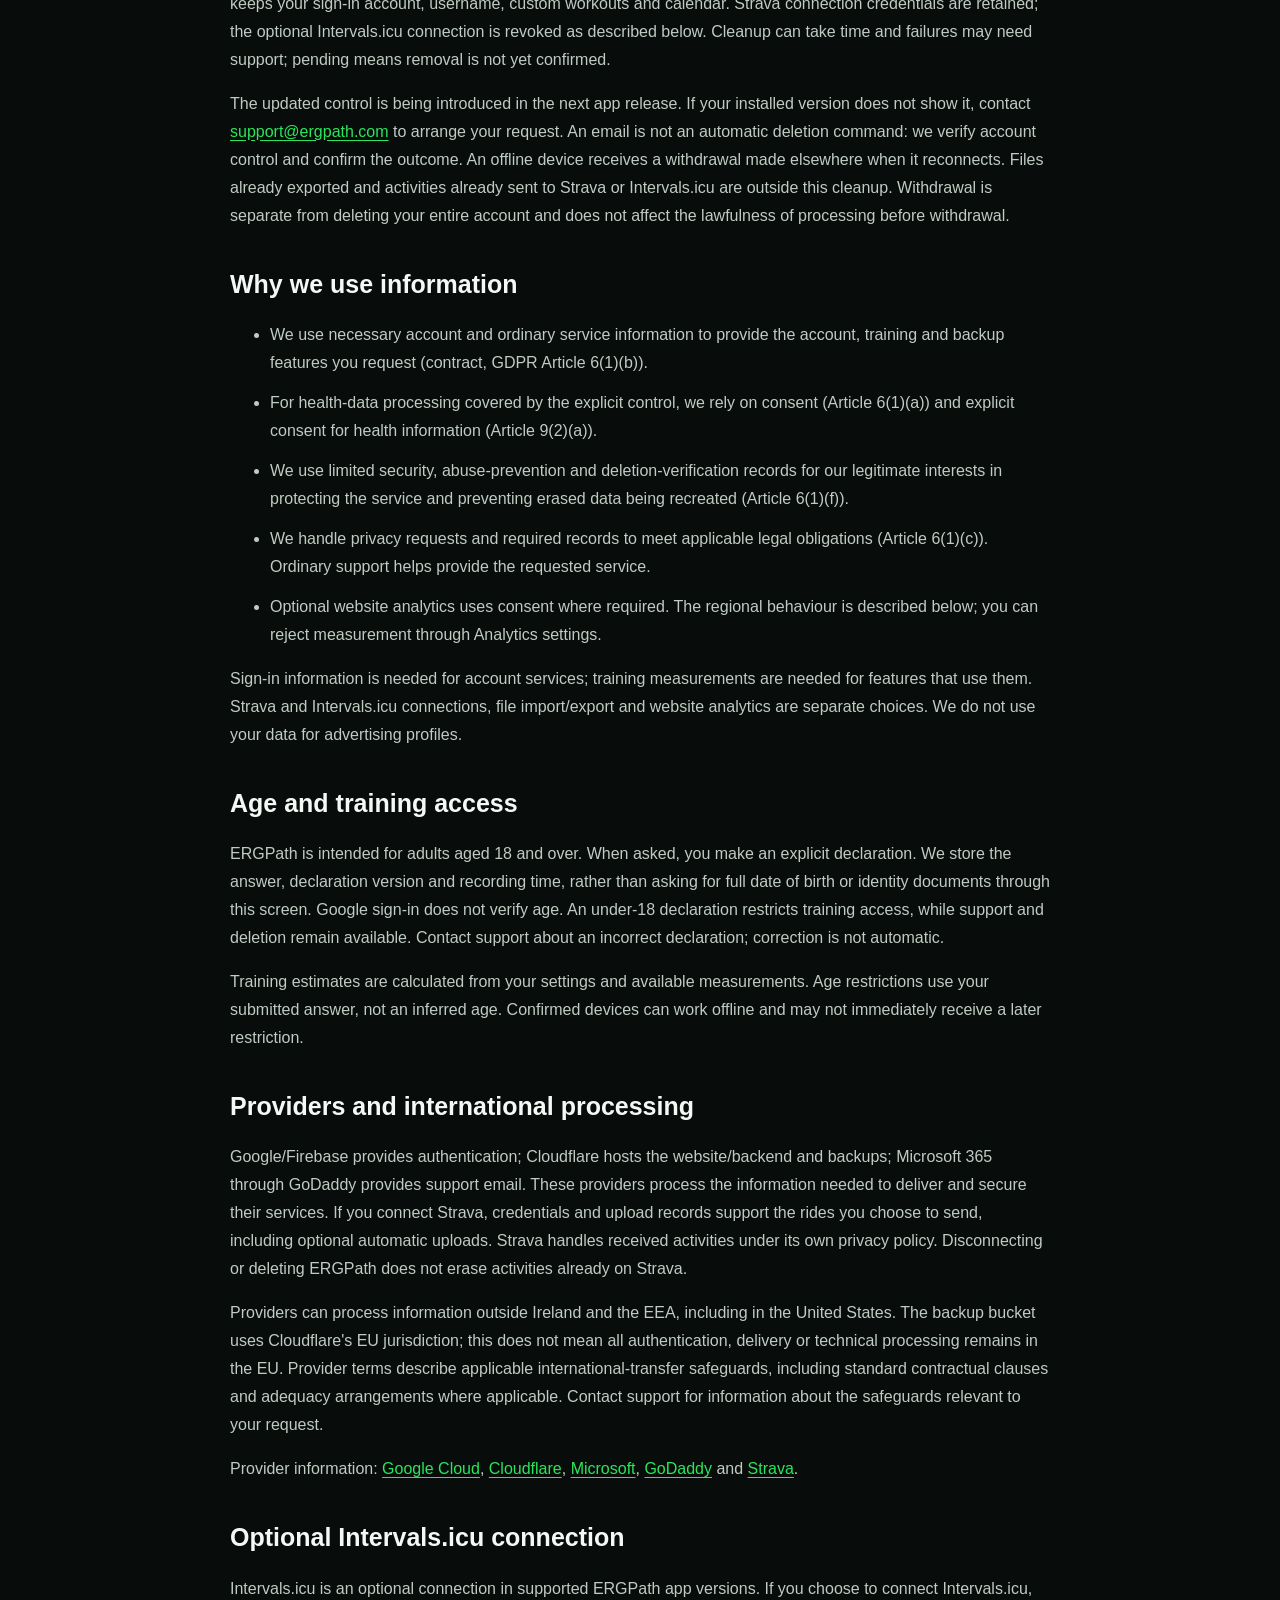
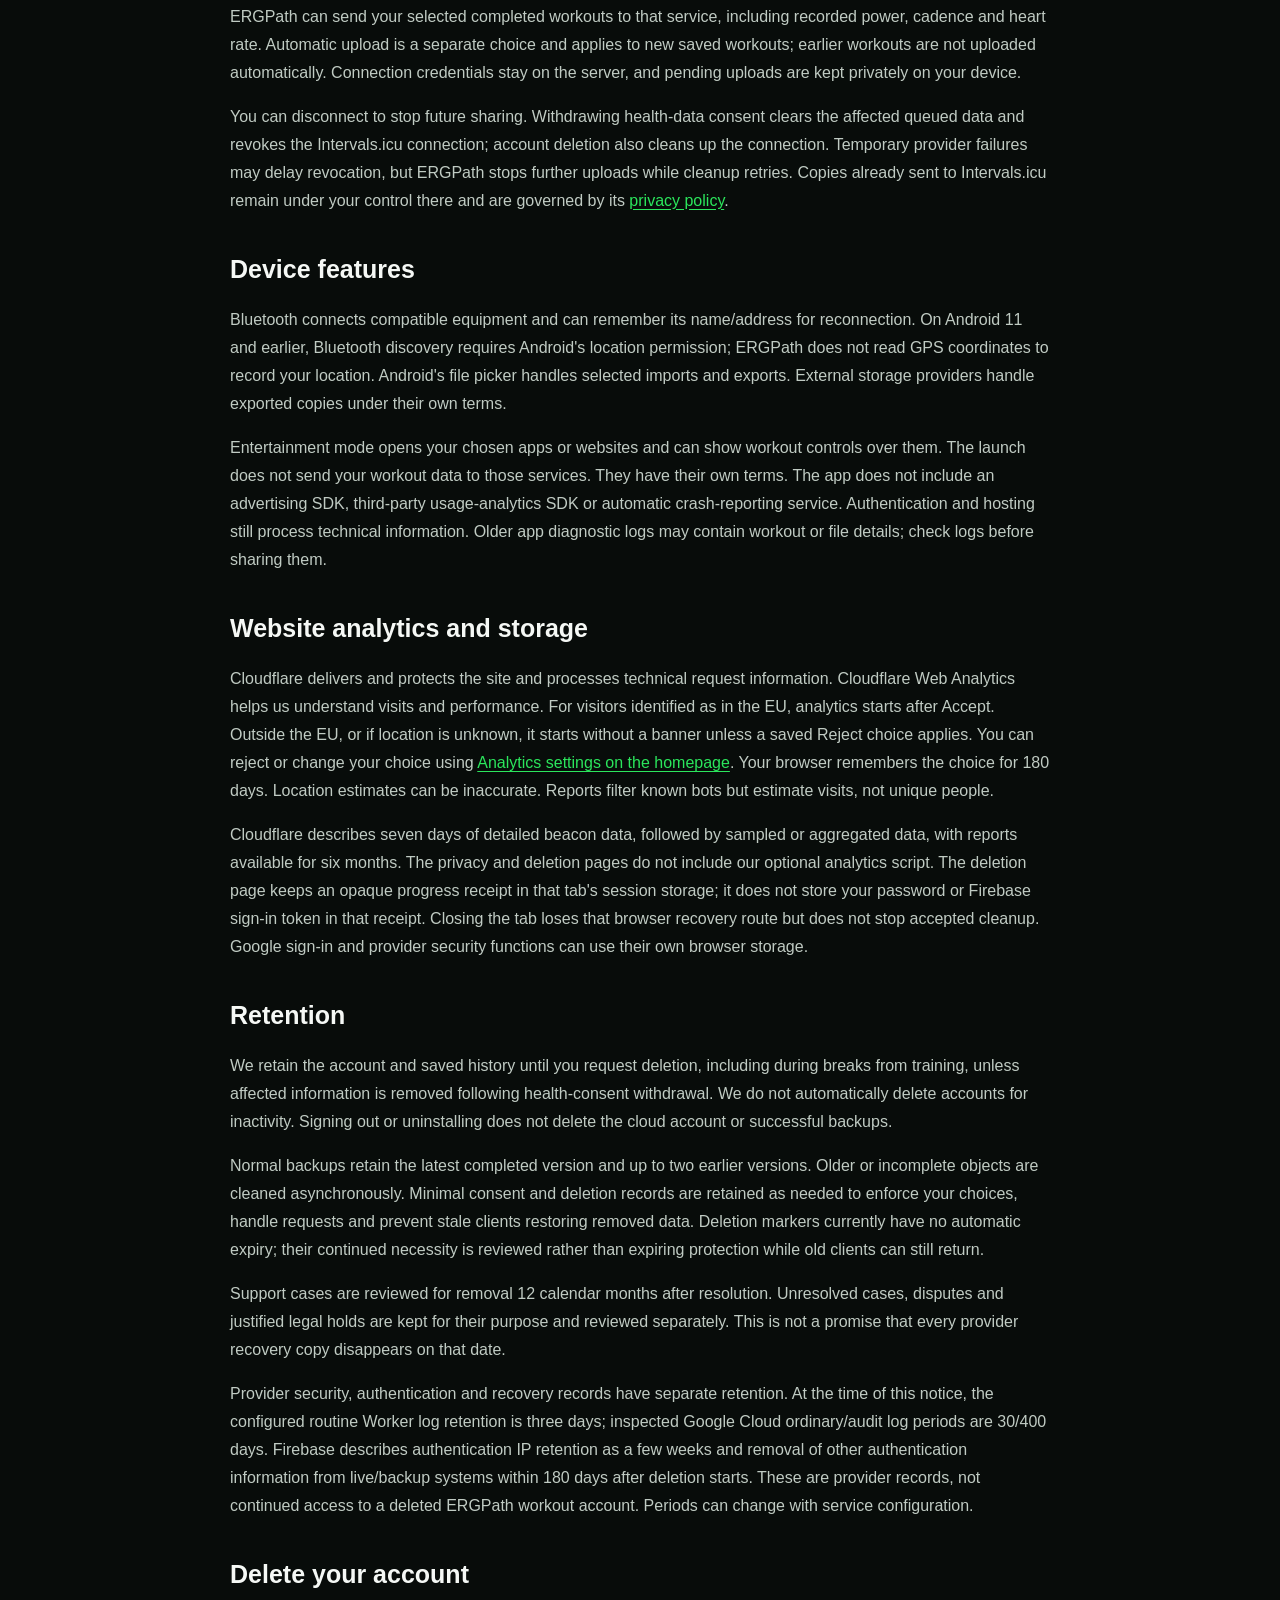
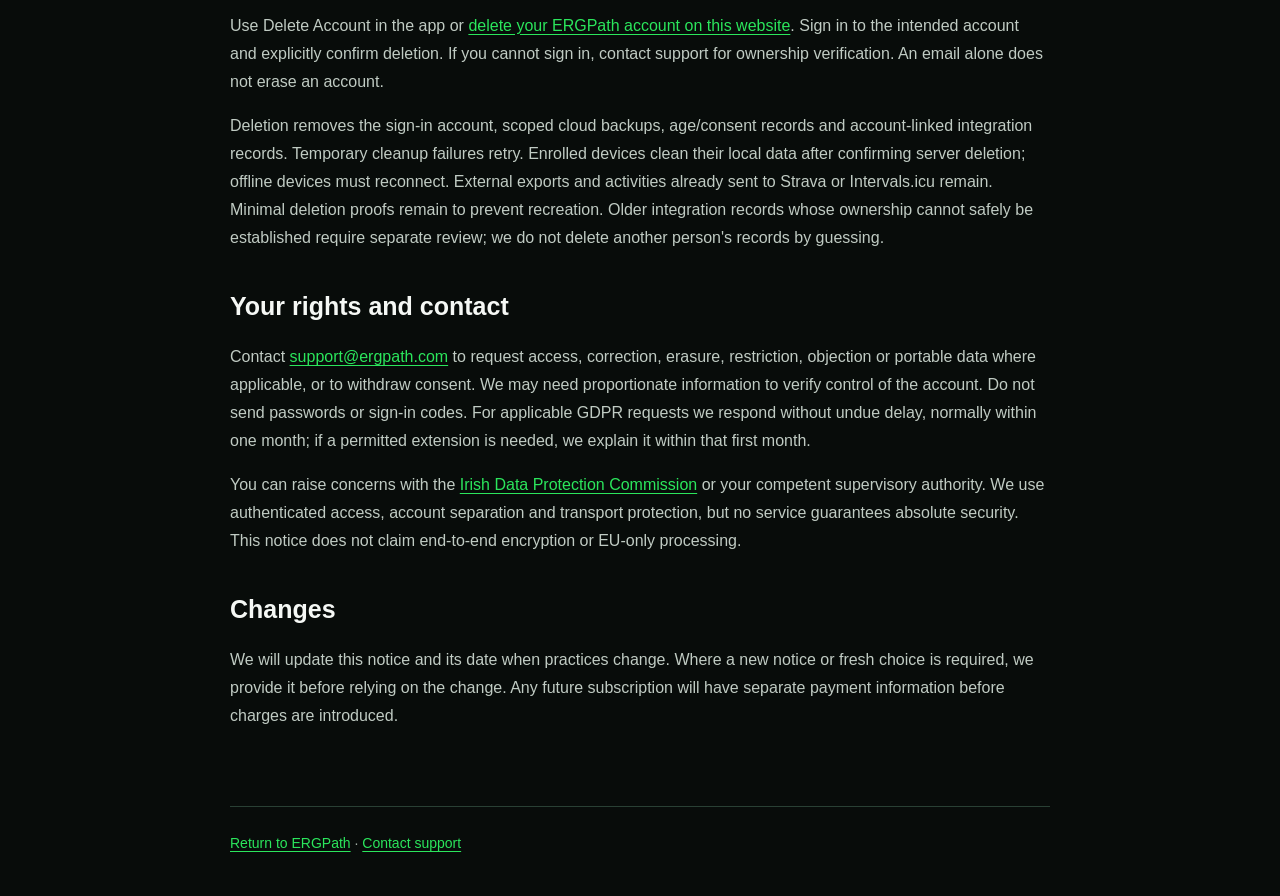
==== commit 4dbd33cb: "Describe Intervals.icu as an optional standard app integration" ====
--- a/privacy.html
+++ b/privacy.html
@@ -1,6 +1,6 @@
 <!doctype html><html lang="en"><head><meta charset="utf-8"><meta name="viewport" content="width=device-width,initial-scale=1"><meta name="theme-color" content="#080c0a"><meta name="description" content="ERGPath privacy notice, health-data choices and account deletion."><title>Privacy notice — ERGPath</title><style>:root{color-scheme:dark}*{box-sizing:border-box}body{margin:0;background:#080c0a;color:#f5f8f5;font:16px/1.75 Arial,Helvetica,sans-serif}header,main,footer{width:min(820px,calc(100% - 40px));margin:auto}header{padding:26px 0;border-bottom:1px solid #294034}.logo{font-size:27px;font-weight:900;letter-spacing:-1.3px;color:#f5f8f5;text-decoration:none}.logo span,a{color:#2be65c}a{text-underline-offset:3px;overflow-wrap:anywhere}a:focus-visible{outline:3px solid #2be65c;outline-offset:4px}main{padding:40px 0 60px}h1{font-size:clamp(36px,7vw,54px);line-height:1.1;letter-spacing:-1.5px}h2{font-size:25px;line-height:1.3;margin-top:38px}p,li{color:#c0cbc3}.intro{font-size:19px}.date,footer{color:#a0ada4;font-size:14px}li{margin:12px 0}footer{border-top:1px solid #294034;padding:24px 0 40px}strong{color:#f5f8f5}.skip{position:absolute;top:-100px}.skip:focus{top:0;background:#080c0a;padding:12px}@media(max-width:480px){body{font-size:16px}h2{font-size:23px}main{padding-top:22px}ul{padding-left:22px}}</style></head><body><a class="skip" href="#main">Skip to privacy notice</a><header><a class="logo" href="/" aria-label="ERGPath home">ERG<span>Path</span></a></header><main id="main"><h1>Privacy notice</h1>
 <p class="intro">How ERGPath uses information, the choices you have, and how to contact us.</p>
-<p class="date">Effective 3 November 2026</p>
+<p class="date">Effective 7 November 2026</p>
 <h2>Who is responsible</h2>
 <p>ERGPath is operated by Pauric Briody in Ireland. Pauric handles support and privacy requests at <a href="mailto:support@ergpath.com">support@ergpath.com</a>. This notice covers the Android app, account and backup services, and ergpath.com. We do not sell your personal data or share it for advertising.</p>
 <h2 id="testing-list">Free testing list</h2><p>If you choose to join the free testing list, we collect your email address and record when you agreed to receive testing invitations and declared that you are aged 18 or over. We use this separate list to invite you to ERGPath’s free Android testing programme, based on your consent. Joining does not create an app account or subscribe you to general marketing.</p><p>The list is stored with Cloudflare. Cloudflare Turnstile checks submissions for abuse and processes technical browser and network information for that purpose. We also keep short-lived, keyed network identifiers and request counts to limit repeated submissions; raw IP addresses are not stored in the tester-list database. These controls are separate from optional website analytics.</p><p>To withdraw and leave the list, email <a href="mailto:support@ergpath.com?subject=Leave%20the%20testing%20list">support@ergpath.com</a> from the address you registered. We retain your list entry until you withdraw or the testing recruitment list closes. Confirmation is displayed on the website; this form does not send an automatic confirmation email. Invitations are sent separately when testing is ready.</p><h2>Information we use</h2>
@@ -21,7 +21,7 @@
 <p>Providers can process information outside Ireland and the EEA, including in the United States. The backup bucket uses Cloudflare's EU jurisdiction; this does not mean all authentication, delivery or technical processing remains in the EU. Provider terms describe applicable international-transfer safeguards, including standard contractual clauses and adequacy arrangements where applicable. Contact support for information about the safeguards relevant to your request.</p>
 <p>Provider information: <a href="https://cloud.google.com/terms/data-processing-addendum">Google Cloud</a>, <a href="https://www.cloudflare.com/cloudflare-customer-dpa/">Cloudflare</a>, <a href="https://www.microsoft.com/licensing/docs/view/Microsoft-Products-and-Services-Data-Protection-Addendum-DPA">Microsoft</a>, <a href="https://www.godaddy.com/agreements/showdoc?pageid=8887">GoDaddy</a> and <a href="https://www.strava.com/legal/privacy">Strava</a>.</p>
 <h2>Optional Intervals.icu connection</h2>
-<p>This integration is initially available to selected pilot accounts. If you choose to connect Intervals.icu, ERGPath can send your selected completed workouts to that service, including recorded power, cadence and heart rate. Automatic upload is a separate choice and applies to new saved workouts; earlier workouts are not uploaded automatically. Connection credentials stay on the server, and pending uploads are kept privately on your device.</p>
+<p>Intervals.icu is an optional connection in supported ERGPath app versions. If you choose to connect Intervals.icu, ERGPath can send your selected completed workouts to that service, including recorded power, cadence and heart rate. Automatic upload is a separate choice and applies to new saved workouts; earlier workouts are not uploaded automatically. Connection credentials stay on the server, and pending uploads are kept privately on your device.</p>
 <p>You can disconnect to stop future sharing. Withdrawing health-data consent clears the affected queued data and revokes the Intervals.icu connection; account deletion also cleans up the connection. Temporary provider failures may delay revocation, but ERGPath stops further uploads while cleanup retries. Copies already sent to Intervals.icu remain under your control there and are governed by its <a href="https://www.intervals.icu/privacy-policy/">privacy policy</a>.</p>
 <h2>Device features</h2>
 <p>Bluetooth connects compatible equipment and can remember its name/address for reconnection. On Android 11 and earlier, Bluetooth discovery requires Android's location permission; ERGPath does not read GPS coordinates to record your location. Android's file picker handles selected imports and exports. External storage providers handle exported copies under their own terms.</p>
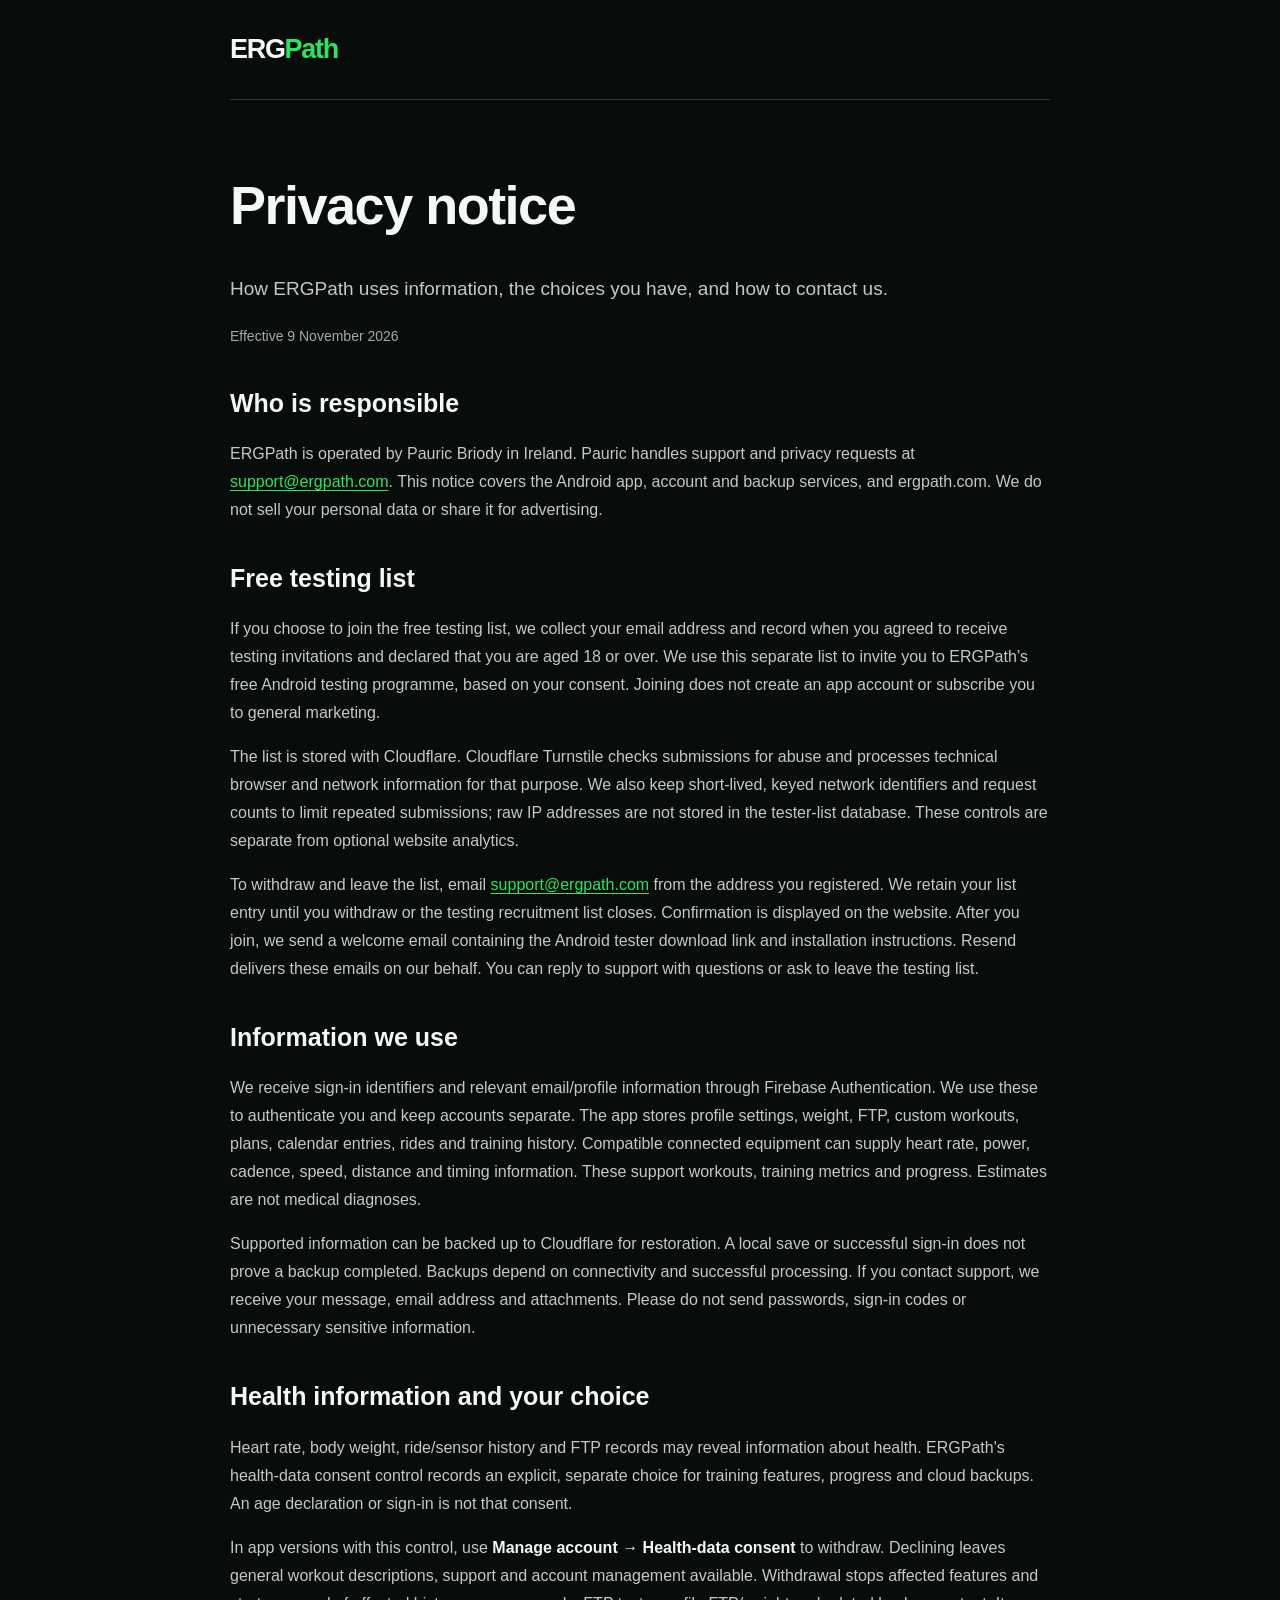
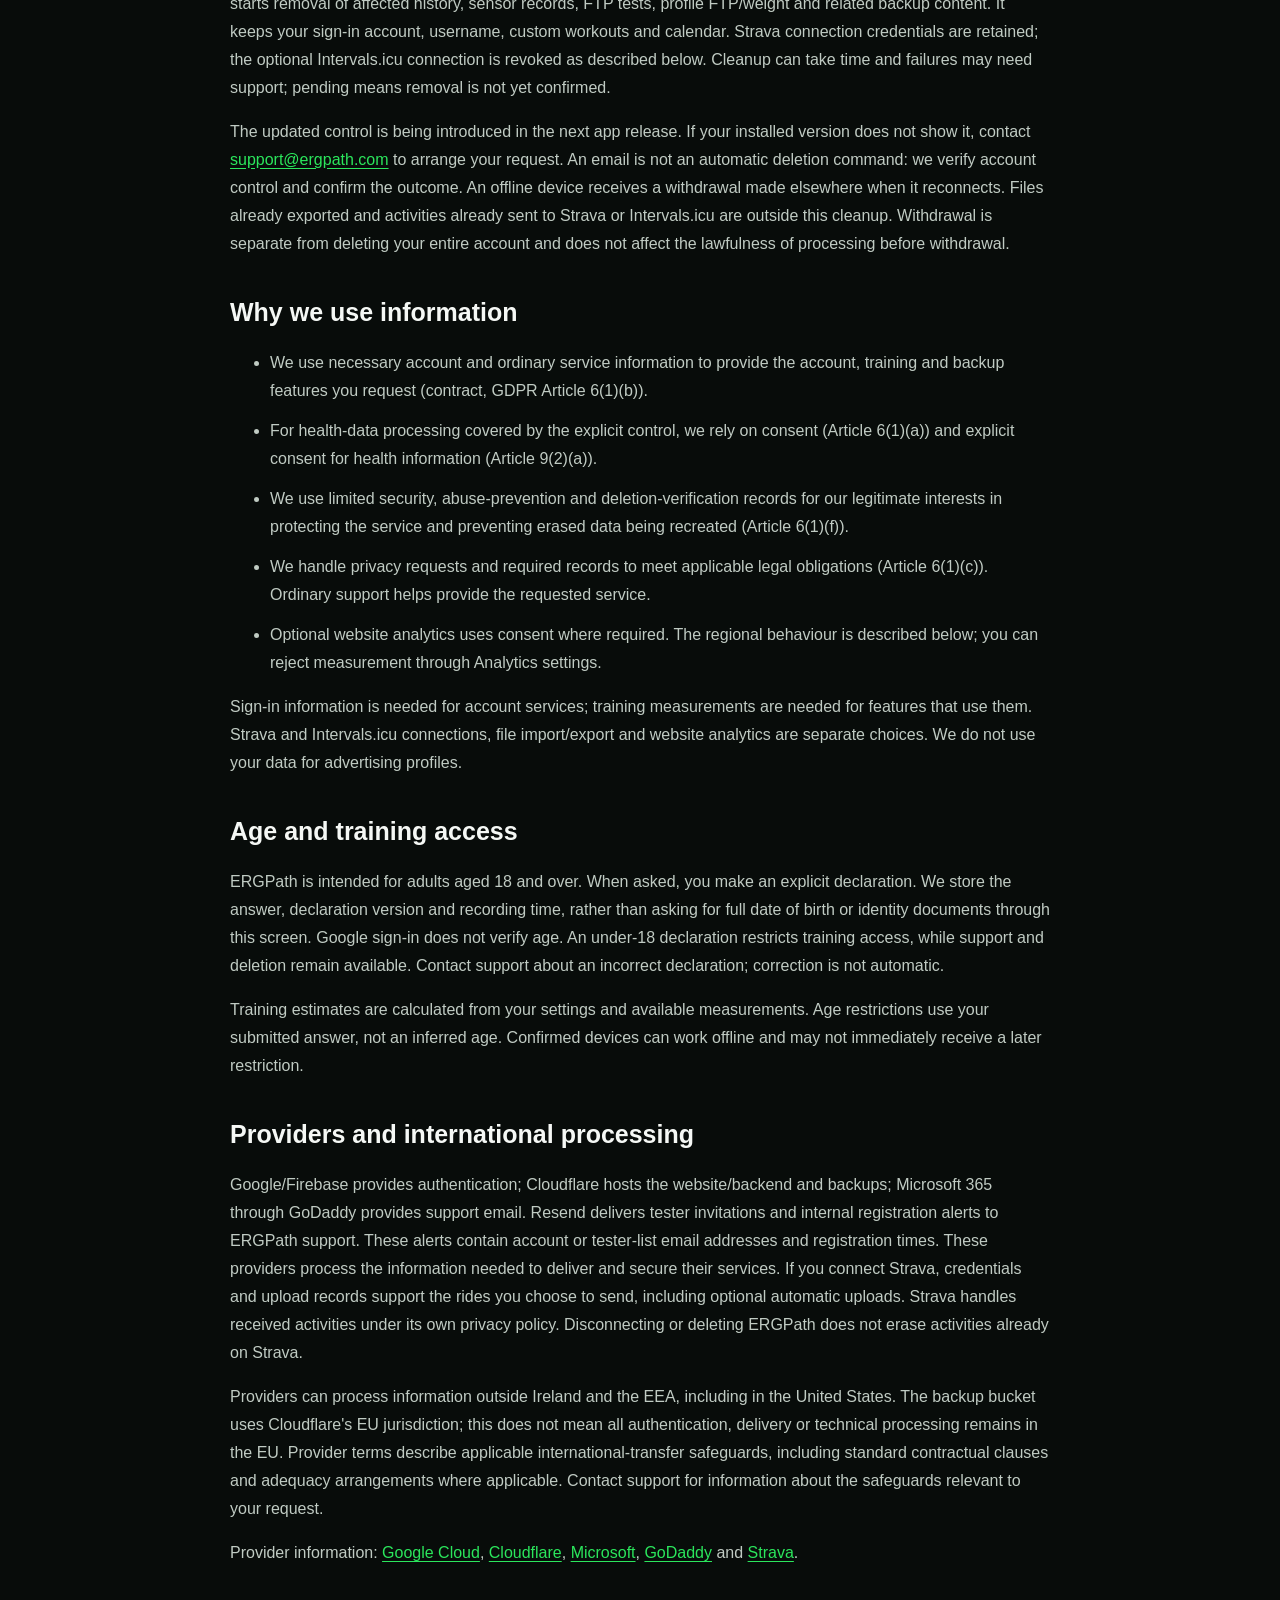
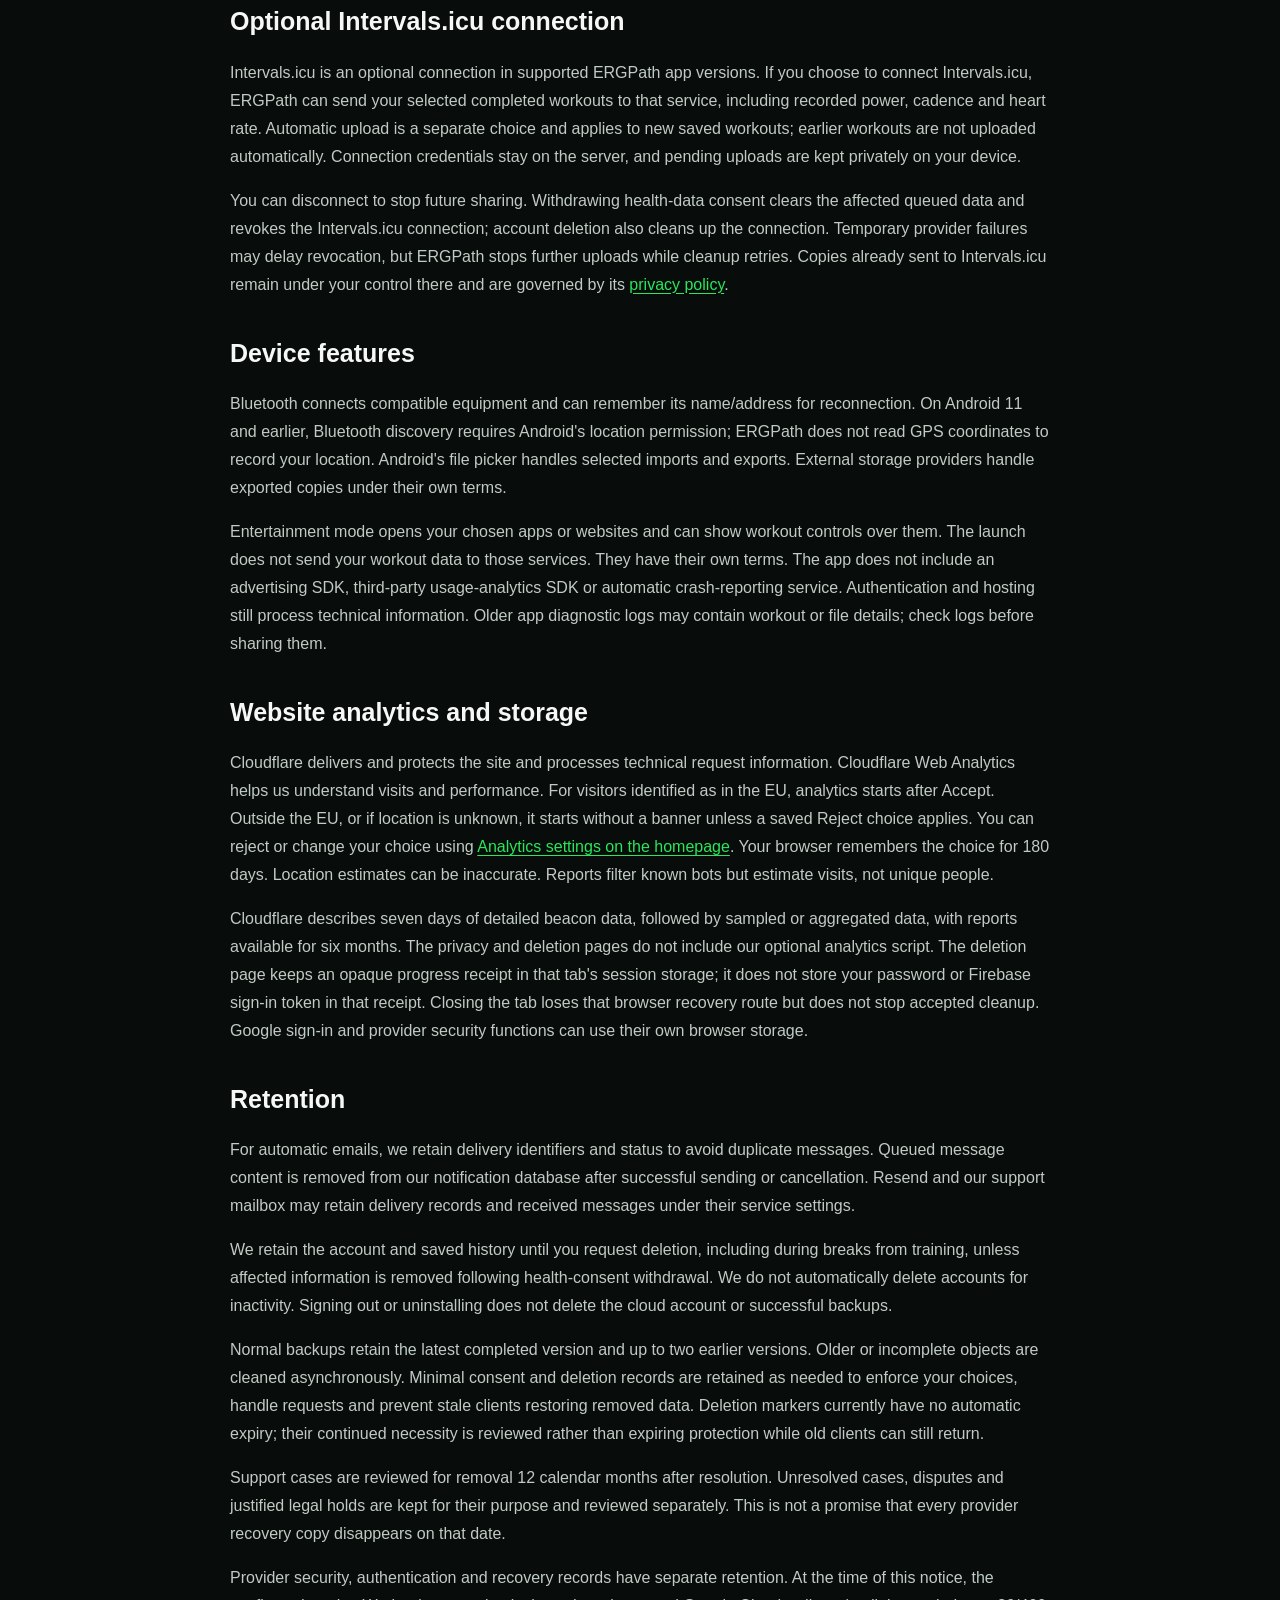
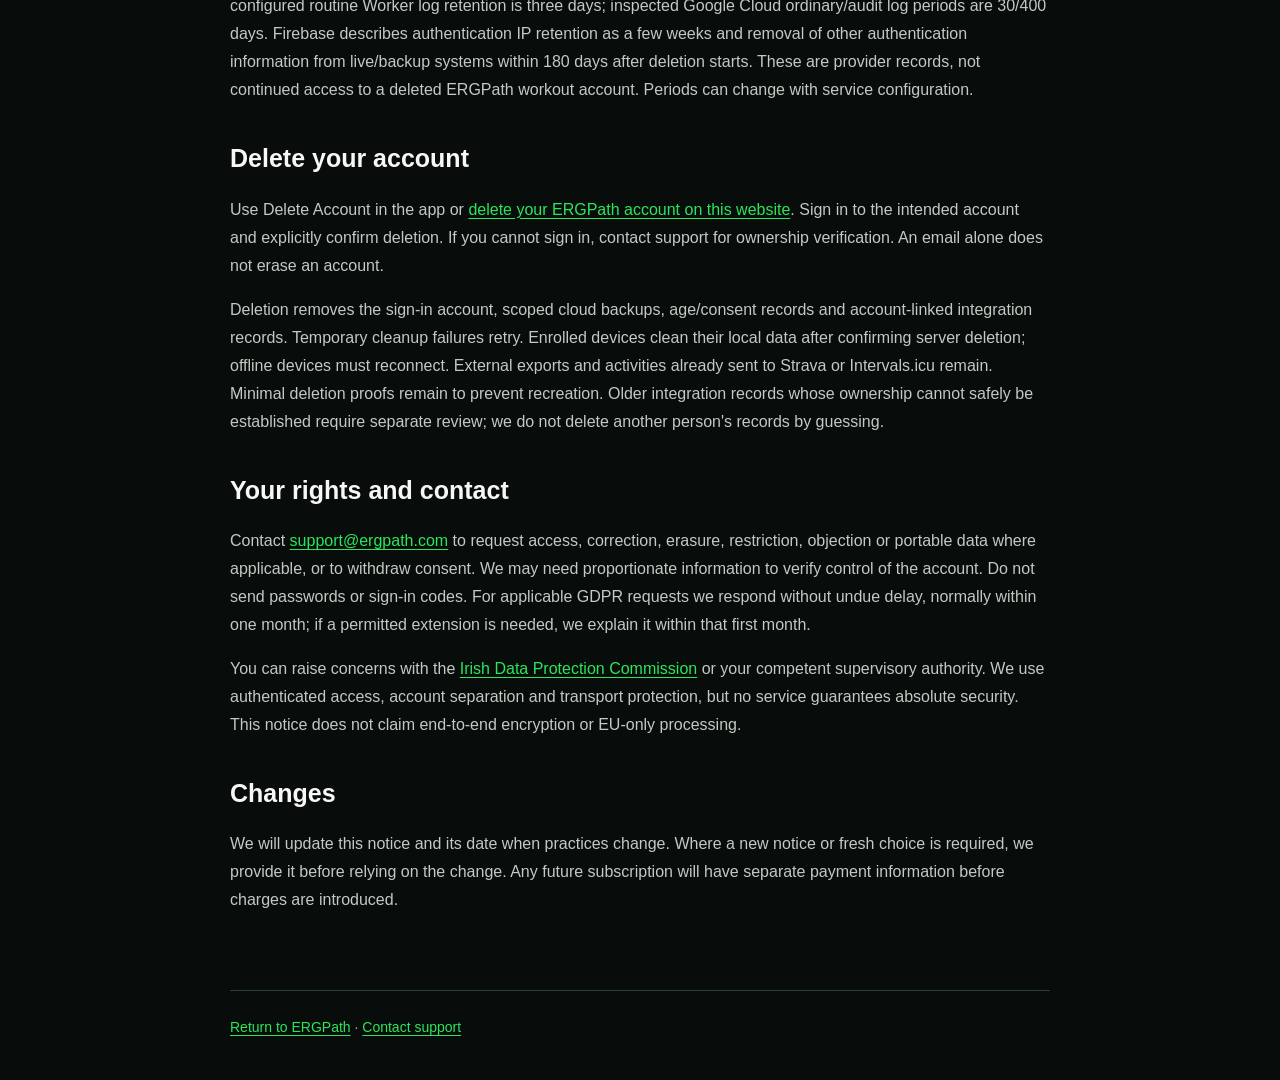
==== commit 02916dc5: "Explain automated tester invitations and registration alerts" ====
--- a/privacy.html
+++ b/privacy.html
@@ -1,9 +1,9 @@
 <!doctype html><html lang="en"><head><meta charset="utf-8"><meta name="viewport" content="width=device-width,initial-scale=1"><meta name="theme-color" content="#080c0a"><meta name="description" content="ERGPath privacy notice, health-data choices and account deletion."><title>Privacy notice — ERGPath</title><style>:root{color-scheme:dark}*{box-sizing:border-box}body{margin:0;background:#080c0a;color:#f5f8f5;font:16px/1.75 Arial,Helvetica,sans-serif}header,main,footer{width:min(820px,calc(100% - 40px));margin:auto}header{padding:26px 0;border-bottom:1px solid #294034}.logo{font-size:27px;font-weight:900;letter-spacing:-1.3px;color:#f5f8f5;text-decoration:none}.logo span,a{color:#2be65c}a{text-underline-offset:3px;overflow-wrap:anywhere}a:focus-visible{outline:3px solid #2be65c;outline-offset:4px}main{padding:40px 0 60px}h1{font-size:clamp(36px,7vw,54px);line-height:1.1;letter-spacing:-1.5px}h2{font-size:25px;line-height:1.3;margin-top:38px}p,li{color:#c0cbc3}.intro{font-size:19px}.date,footer{color:#a0ada4;font-size:14px}li{margin:12px 0}footer{border-top:1px solid #294034;padding:24px 0 40px}strong{color:#f5f8f5}.skip{position:absolute;top:-100px}.skip:focus{top:0;background:#080c0a;padding:12px}@media(max-width:480px){body{font-size:16px}h2{font-size:23px}main{padding-top:22px}ul{padding-left:22px}}</style></head><body><a class="skip" href="#main">Skip to privacy notice</a><header><a class="logo" href="/" aria-label="ERGPath home">ERG<span>Path</span></a></header><main id="main"><h1>Privacy notice</h1>
 <p class="intro">How ERGPath uses information, the choices you have, and how to contact us.</p>
-<p class="date">Effective 7 November 2026</p>
+<p class="date">Effective 9 November 2026</p>
 <h2>Who is responsible</h2>
 <p>ERGPath is operated by Pauric Briody in Ireland. Pauric handles support and privacy requests at <a href="mailto:support@ergpath.com">support@ergpath.com</a>. This notice covers the Android app, account and backup services, and ergpath.com. We do not sell your personal data or share it for advertising.</p>
-<h2 id="testing-list">Free testing list</h2><p>If you choose to join the free testing list, we collect your email address and record when you agreed to receive testing invitations and declared that you are aged 18 or over. We use this separate list to invite you to ERGPath’s free Android testing programme, based on your consent. Joining does not create an app account or subscribe you to general marketing.</p><p>The list is stored with Cloudflare. Cloudflare Turnstile checks submissions for abuse and processes technical browser and network information for that purpose. We also keep short-lived, keyed network identifiers and request counts to limit repeated submissions; raw IP addresses are not stored in the tester-list database. These controls are separate from optional website analytics.</p><p>To withdraw and leave the list, email <a href="mailto:support@ergpath.com?subject=Leave%20the%20testing%20list">support@ergpath.com</a> from the address you registered. We retain your list entry until you withdraw or the testing recruitment list closes. Confirmation is displayed on the website; this form does not send an automatic confirmation email. Invitations are sent separately when testing is ready.</p><h2>Information we use</h2>
+<h2 id="testing-list">Free testing list</h2><p>If you choose to join the free testing list, we collect your email address and record when you agreed to receive testing invitations and declared that you are aged 18 or over. We use this separate list to invite you to ERGPath’s free Android testing programme, based on your consent. Joining does not create an app account or subscribe you to general marketing.</p><p>The list is stored with Cloudflare. Cloudflare Turnstile checks submissions for abuse and processes technical browser and network information for that purpose. We also keep short-lived, keyed network identifiers and request counts to limit repeated submissions; raw IP addresses are not stored in the tester-list database. These controls are separate from optional website analytics.</p><p>To withdraw and leave the list, email <a href="mailto:support@ergpath.com?subject=Leave%20the%20testing%20list">support@ergpath.com</a> from the address you registered. We retain your list entry until you withdraw or the testing recruitment list closes. Confirmation is displayed on the website. After you join, we send a welcome email containing the Android tester download link and installation instructions. Resend delivers these emails on our behalf. You can reply to support with questions or ask to leave the testing list.</p><h2>Information we use</h2>
 <p>We receive sign-in identifiers and relevant email/profile information through Firebase Authentication. We use these to authenticate you and keep accounts separate. The app stores profile settings, weight, FTP, custom workouts, plans, calendar entries, rides and training history. Compatible connected equipment can supply heart rate, power, cadence, speed, distance and timing information. These support workouts, training metrics and progress. Estimates are not medical diagnoses.</p>
 <p>Supported information can be backed up to Cloudflare for restoration. A local save or successful sign-in does not prove a backup completed. Backups depend on connectivity and successful processing. If you contact support, we receive your message, email address and attachments. Please do not send passwords, sign-in codes or unnecessary sensitive information.</p>
 <h2>Health information and your choice</h2>
@@ -17,7 +17,7 @@
 <p>ERGPath is intended for adults aged 18 and over. When asked, you make an explicit declaration. We store the answer, declaration version and recording time, rather than asking for full date of birth or identity documents through this screen. Google sign-in does not verify age. An under-18 declaration restricts training access, while support and deletion remain available. Contact support about an incorrect declaration; correction is not automatic.</p>
 <p>Training estimates are calculated from your settings and available measurements. Age restrictions use your submitted answer, not an inferred age. Confirmed devices can work offline and may not immediately receive a later restriction.</p>
 <h2>Providers and international processing</h2>
-<p>Google/Firebase provides authentication; Cloudflare hosts the website/backend and backups; Microsoft 365 through GoDaddy provides support email. These providers process the information needed to deliver and secure their services. If you connect Strava, credentials and upload records support the rides you choose to send, including optional automatic uploads. Strava handles received activities under its own privacy policy. Disconnecting or deleting ERGPath does not erase activities already on Strava.</p>
+<p>Google/Firebase provides authentication; Cloudflare hosts the website/backend and backups; Microsoft 365 through GoDaddy provides support email. Resend delivers tester invitations and internal registration alerts to ERGPath support. These alerts contain account or tester-list email addresses and registration times. These providers process the information needed to deliver and secure their services. If you connect Strava, credentials and upload records support the rides you choose to send, including optional automatic uploads. Strava handles received activities under its own privacy policy. Disconnecting or deleting ERGPath does not erase activities already on Strava.</p>
 <p>Providers can process information outside Ireland and the EEA, including in the United States. The backup bucket uses Cloudflare's EU jurisdiction; this does not mean all authentication, delivery or technical processing remains in the EU. Provider terms describe applicable international-transfer safeguards, including standard contractual clauses and adequacy arrangements where applicable. Contact support for information about the safeguards relevant to your request.</p>
 <p>Provider information: <a href="https://cloud.google.com/terms/data-processing-addendum">Google Cloud</a>, <a href="https://www.cloudflare.com/cloudflare-customer-dpa/">Cloudflare</a>, <a href="https://www.microsoft.com/licensing/docs/view/Microsoft-Products-and-Services-Data-Protection-Addendum-DPA">Microsoft</a>, <a href="https://www.godaddy.com/agreements/showdoc?pageid=8887">GoDaddy</a> and <a href="https://www.strava.com/legal/privacy">Strava</a>.</p>
 <h2>Optional Intervals.icu connection</h2>
@@ -29,7 +29,7 @@
 <h2>Website analytics and storage</h2>
 <p>Cloudflare delivers and protects the site and processes technical request information. Cloudflare Web Analytics helps us understand visits and performance. For visitors identified as in the EU, analytics starts after Accept. Outside the EU, or if location is unknown, it starts without a banner unless a saved Reject choice applies. You can reject or change your choice using <a href="/#analytics-settings">Analytics settings on the homepage</a>. Your browser remembers the choice for 180 days. Location estimates can be inaccurate. Reports filter known bots but estimate visits, not unique people.</p>
 <p>Cloudflare describes seven days of detailed beacon data, followed by sampled or aggregated data, with reports available for six months. The privacy and deletion pages do not include our optional analytics script. The deletion page keeps an opaque progress receipt in that tab's session storage; it does not store your password or Firebase sign-in token in that receipt. Closing the tab loses that browser recovery route but does not stop accepted cleanup. Google sign-in and provider security functions can use their own browser storage.</p>
-<h2>Retention</h2>
+<h2>Retention</h2><p>For automatic emails, we retain delivery identifiers and status to avoid duplicate messages. Queued message content is removed from our notification database after successful sending or cancellation. Resend and our support mailbox may retain delivery records and received messages under their service settings.</p>
 <p>We retain the account and saved history until you request deletion, including during breaks from training, unless affected information is removed following health-consent withdrawal. We do not automatically delete accounts for inactivity. Signing out or uninstalling does not delete the cloud account or successful backups.</p>
 <p>Normal backups retain the latest completed version and up to two earlier versions. Older or incomplete objects are cleaned asynchronously. Minimal consent and deletion records are retained as needed to enforce your choices, handle requests and prevent stale clients restoring removed data. Deletion markers currently have no automatic expiry; their continued necessity is reviewed rather than expiring protection while old clients can still return.</p>
 <p>Support cases are reviewed for removal 12 calendar months after resolution. Unresolved cases, disputes and justified legal holds are kept for their purpose and reviewed separately. This is not a promise that every provider recovery copy disappears on that date.</p>
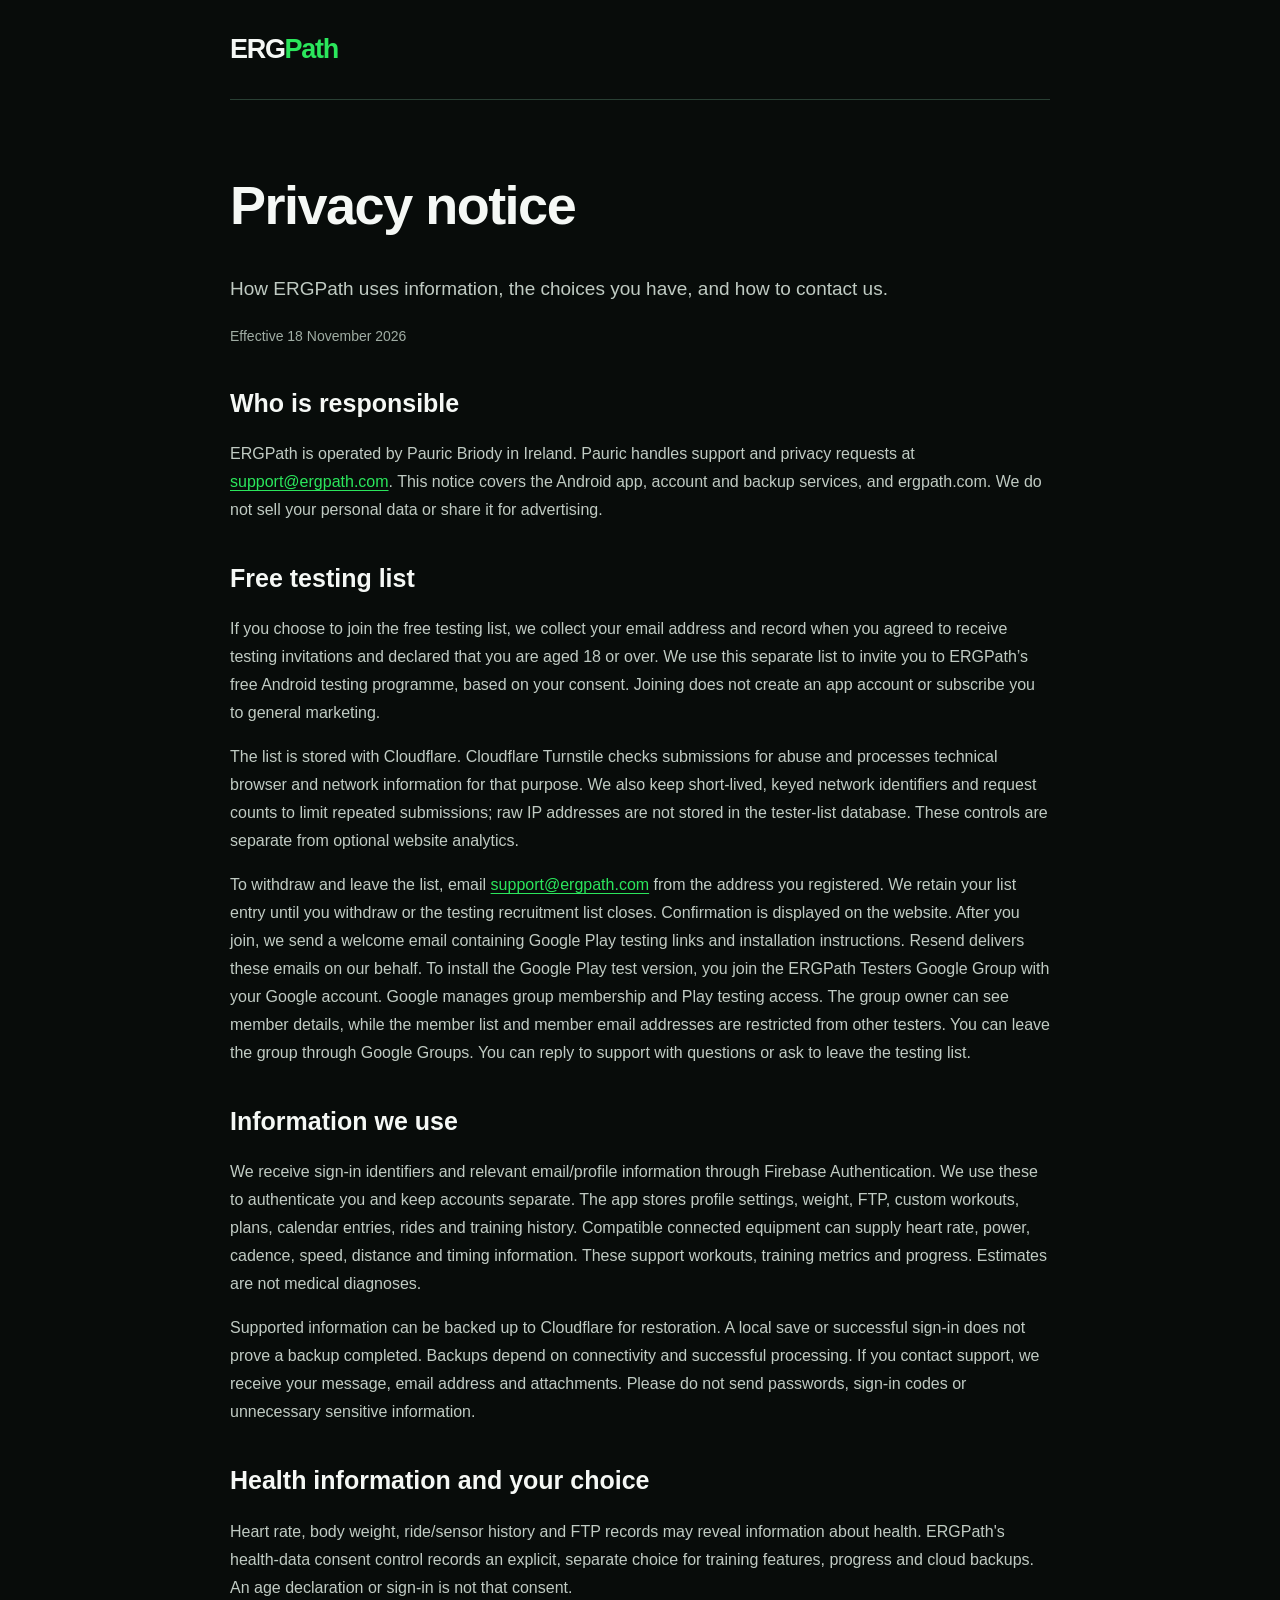
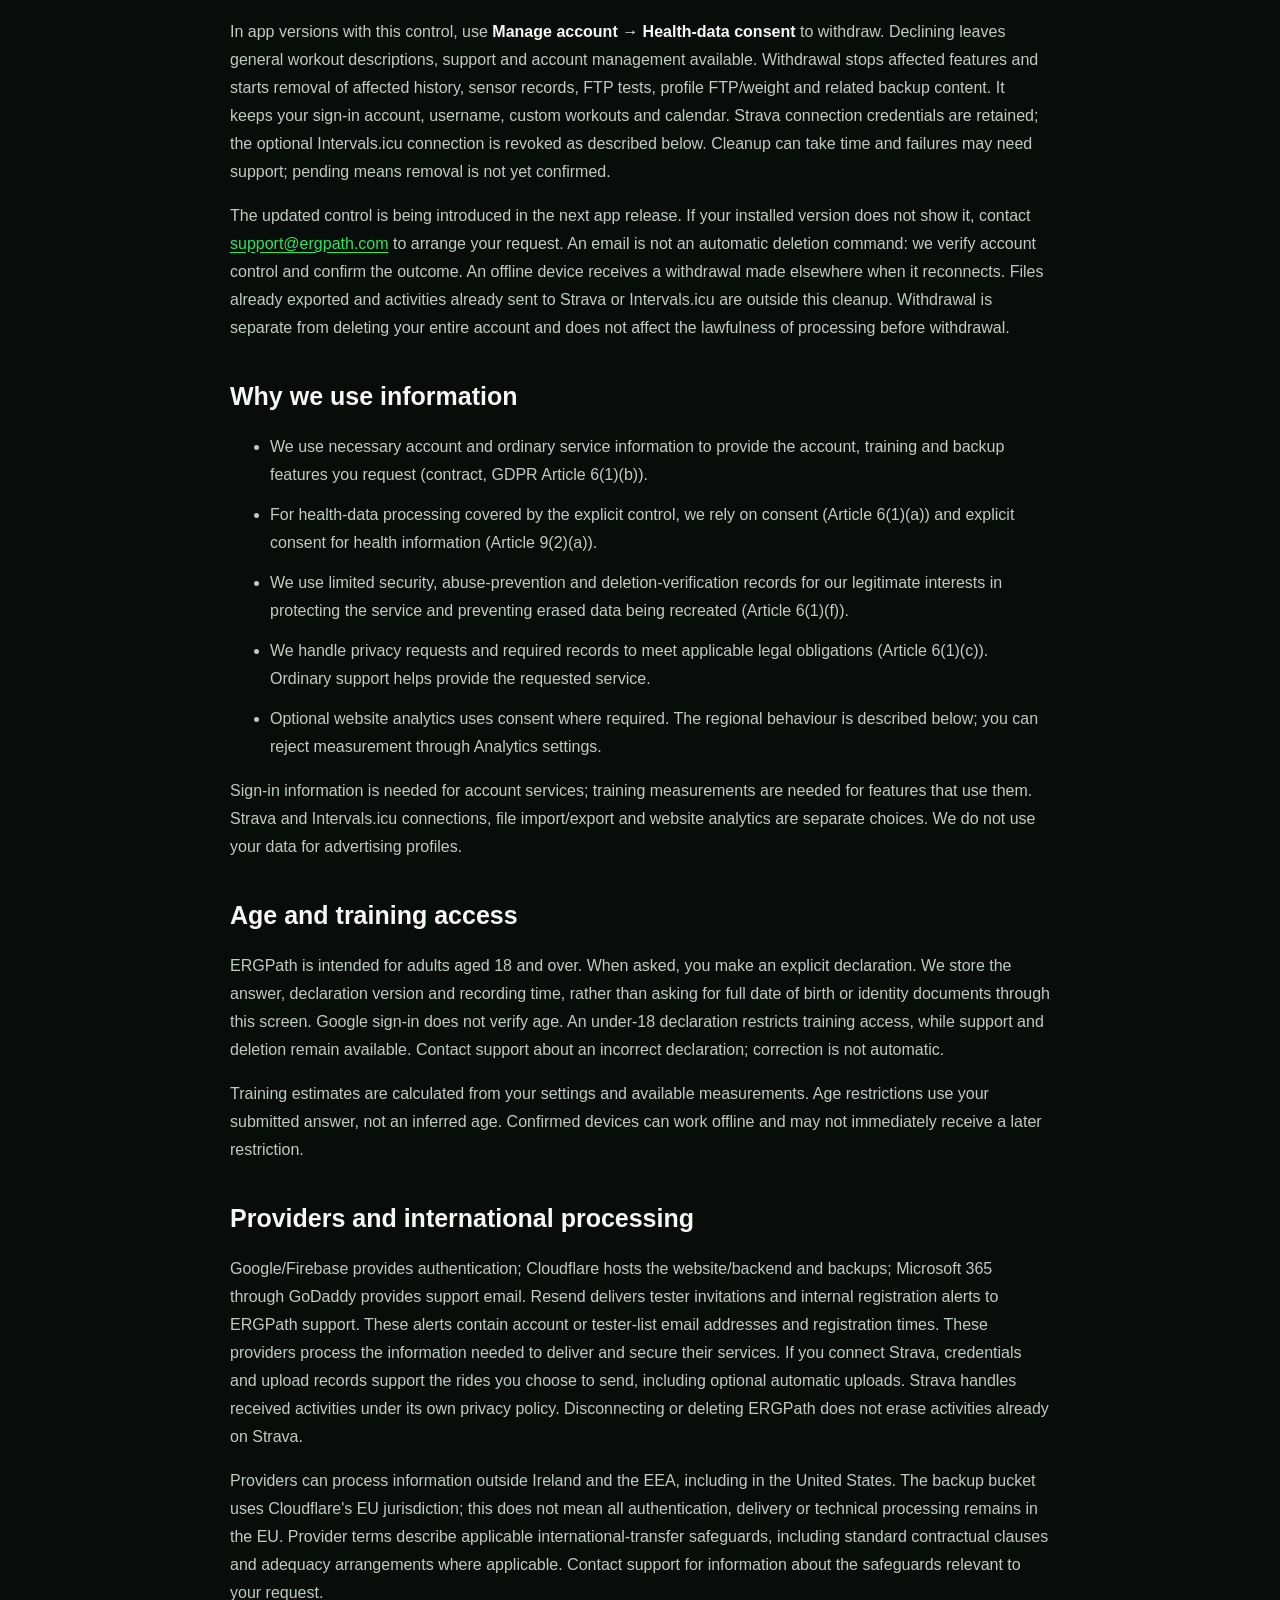
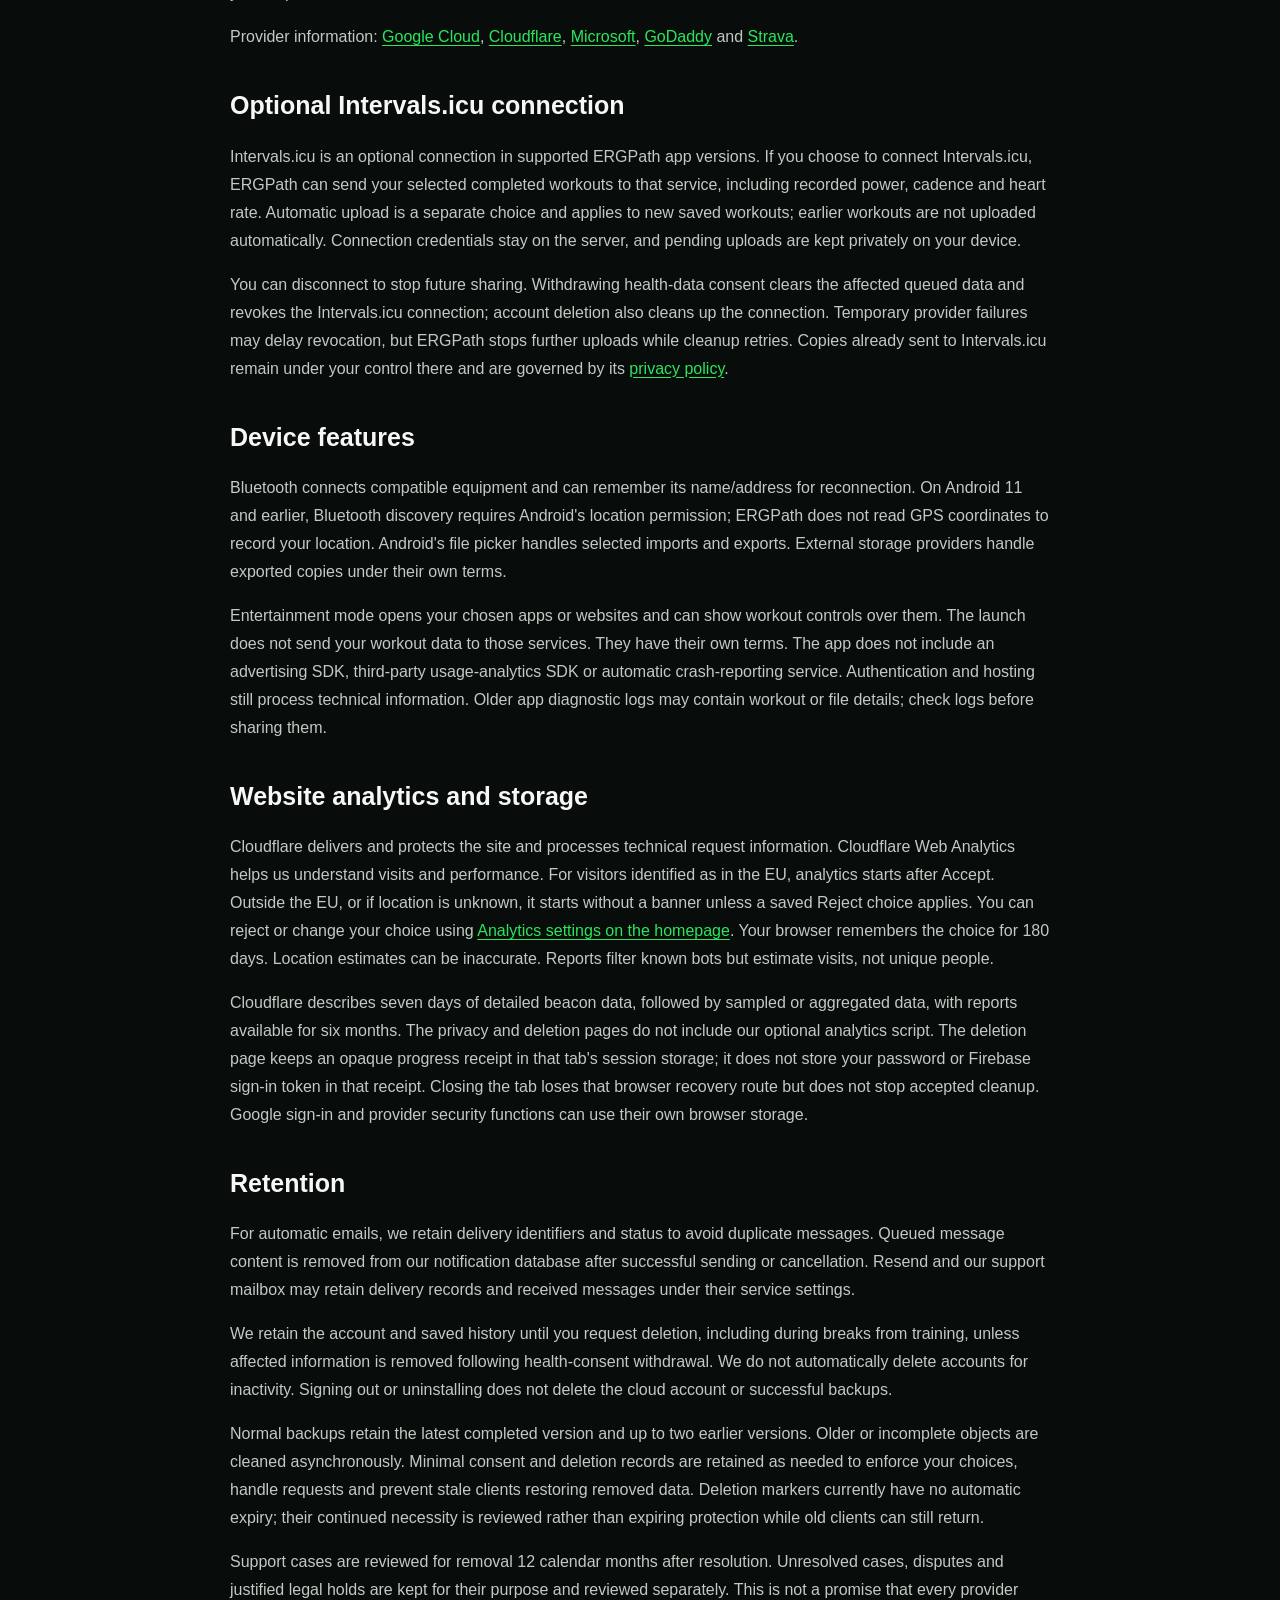
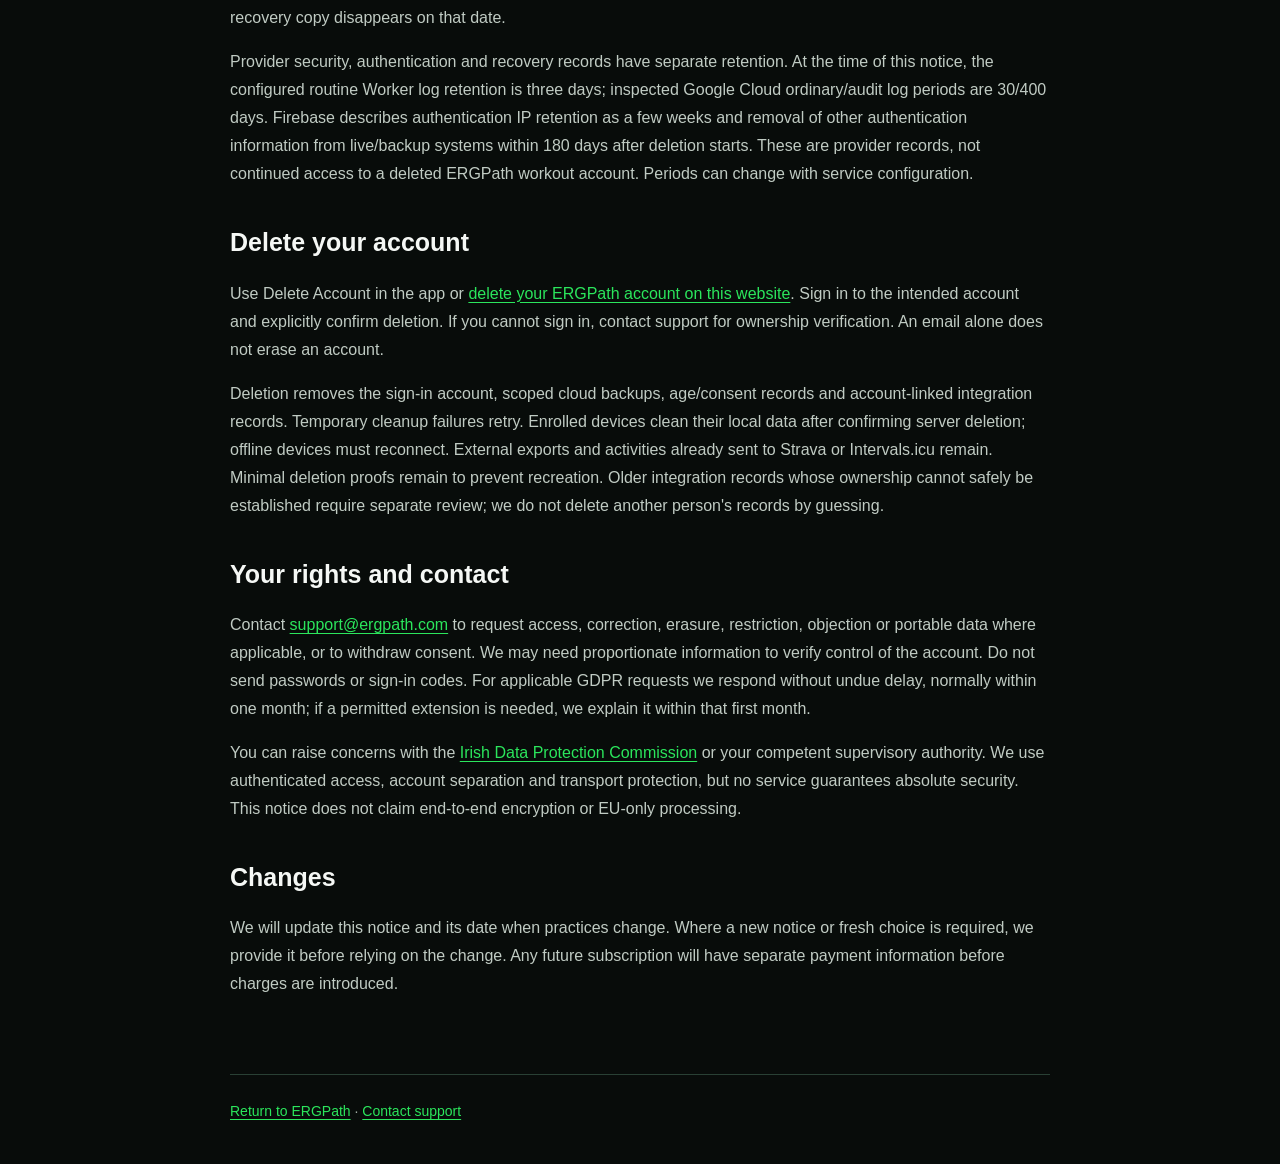
==== commit 7a0b3a7c: "Switch tester signup instructions to Google Play and trigger welcome delivery" ====
--- a/privacy.html
+++ b/privacy.html
@@ -1,9 +1,9 @@
 <!doctype html><html lang="en"><head><meta charset="utf-8"><meta name="viewport" content="width=device-width,initial-scale=1"><meta name="theme-color" content="#080c0a"><meta name="description" content="ERGPath privacy notice, health-data choices and account deletion."><title>Privacy notice — ERGPath</title><style>:root{color-scheme:dark}*{box-sizing:border-box}body{margin:0;background:#080c0a;color:#f5f8f5;font:16px/1.75 Arial,Helvetica,sans-serif}header,main,footer{width:min(820px,calc(100% - 40px));margin:auto}header{padding:26px 0;border-bottom:1px solid #294034}.logo{font-size:27px;font-weight:900;letter-spacing:-1.3px;color:#f5f8f5;text-decoration:none}.logo span,a{color:#2be65c}a{text-underline-offset:3px;overflow-wrap:anywhere}a:focus-visible{outline:3px solid #2be65c;outline-offset:4px}main{padding:40px 0 60px}h1{font-size:clamp(36px,7vw,54px);line-height:1.1;letter-spacing:-1.5px}h2{font-size:25px;line-height:1.3;margin-top:38px}p,li{color:#c0cbc3}.intro{font-size:19px}.date,footer{color:#a0ada4;font-size:14px}li{margin:12px 0}footer{border-top:1px solid #294034;padding:24px 0 40px}strong{color:#f5f8f5}.skip{position:absolute;top:-100px}.skip:focus{top:0;background:#080c0a;padding:12px}@media(max-width:480px){body{font-size:16px}h2{font-size:23px}main{padding-top:22px}ul{padding-left:22px}}</style></head><body><a class="skip" href="#main">Skip to privacy notice</a><header><a class="logo" href="/" aria-label="ERGPath home">ERG<span>Path</span></a></header><main id="main"><h1>Privacy notice</h1>
 <p class="intro">How ERGPath uses information, the choices you have, and how to contact us.</p>
-<p class="date">Effective 9 November 2026</p>
+<p class="date">Effective 18 November 2026</p>
 <h2>Who is responsible</h2>
 <p>ERGPath is operated by Pauric Briody in Ireland. Pauric handles support and privacy requests at <a href="mailto:support@ergpath.com">support@ergpath.com</a>. This notice covers the Android app, account and backup services, and ergpath.com. We do not sell your personal data or share it for advertising.</p>
-<h2 id="testing-list">Free testing list</h2><p>If you choose to join the free testing list, we collect your email address and record when you agreed to receive testing invitations and declared that you are aged 18 or over. We use this separate list to invite you to ERGPath’s free Android testing programme, based on your consent. Joining does not create an app account or subscribe you to general marketing.</p><p>The list is stored with Cloudflare. Cloudflare Turnstile checks submissions for abuse and processes technical browser and network information for that purpose. We also keep short-lived, keyed network identifiers and request counts to limit repeated submissions; raw IP addresses are not stored in the tester-list database. These controls are separate from optional website analytics.</p><p>To withdraw and leave the list, email <a href="mailto:support@ergpath.com?subject=Leave%20the%20testing%20list">support@ergpath.com</a> from the address you registered. We retain your list entry until you withdraw or the testing recruitment list closes. Confirmation is displayed on the website. After you join, we send a welcome email containing the Android tester download link and installation instructions. Resend delivers these emails on our behalf. You can reply to support with questions or ask to leave the testing list.</p><h2>Information we use</h2>
+<h2 id="testing-list">Free testing list</h2><p>If you choose to join the free testing list, we collect your email address and record when you agreed to receive testing invitations and declared that you are aged 18 or over. We use this separate list to invite you to ERGPath’s free Android testing programme, based on your consent. Joining does not create an app account or subscribe you to general marketing.</p><p>The list is stored with Cloudflare. Cloudflare Turnstile checks submissions for abuse and processes technical browser and network information for that purpose. We also keep short-lived, keyed network identifiers and request counts to limit repeated submissions; raw IP addresses are not stored in the tester-list database. These controls are separate from optional website analytics.</p><p>To withdraw and leave the list, email <a href="mailto:support@ergpath.com?subject=Leave%20the%20testing%20list">support@ergpath.com</a> from the address you registered. We retain your list entry until you withdraw or the testing recruitment list closes. Confirmation is displayed on the website. After you join, we send a welcome email containing Google Play testing links and installation instructions. Resend delivers these emails on our behalf. To install the Google Play test version, you join the ERGPath Testers Google Group with your Google account. Google manages group membership and Play testing access. The group owner can see member details, while the member list and member email addresses are restricted from other testers. You can leave the group through Google Groups. You can reply to support with questions or ask to leave the testing list.</p><h2>Information we use</h2>
 <p>We receive sign-in identifiers and relevant email/profile information through Firebase Authentication. We use these to authenticate you and keep accounts separate. The app stores profile settings, weight, FTP, custom workouts, plans, calendar entries, rides and training history. Compatible connected equipment can supply heart rate, power, cadence, speed, distance and timing information. These support workouts, training metrics and progress. Estimates are not medical diagnoses.</p>
 <p>Supported information can be backed up to Cloudflare for restoration. A local save or successful sign-in does not prove a backup completed. Backups depend on connectivity and successful processing. If you contact support, we receive your message, email address and attachments. Please do not send passwords, sign-in codes or unnecessary sensitive information.</p>
 <h2>Health information and your choice</h2>
@@ -41,3 +41,4 @@
 <p>Contact <a href="mailto:support@ergpath.com">support@ergpath.com</a> to request access, correction, erasure, restriction, objection or portable data where applicable, or to withdraw consent. We may need proportionate information to verify control of the account. Do not send passwords or sign-in codes. For applicable GDPR requests we respond without undue delay, normally within one month; if a permitted extension is needed, we explain it within that first month.</p>
 <p>You can raise concerns with the <a href="https://www.dataprotection.ie/en/individuals/exercising-your-rights/raising-concern-commission">Irish Data Protection Commission</a> or your competent supervisory authority. We use authenticated access, account separation and transport protection, but no service guarantees absolute security. This notice does not claim end-to-end encryption or EU-only processing.</p>
 <h2>Changes</h2><p>We will update this notice and its date when practices change. Where a new notice or fresh choice is required, we provide it before relying on the change. Any future subscription will have separate payment information before charges are introduced.</p></main><footer><a href="/">Return to ERGPath</a> · <a href="mailto:support@ergpath.com">Contact support</a></footer></body></html>
+
